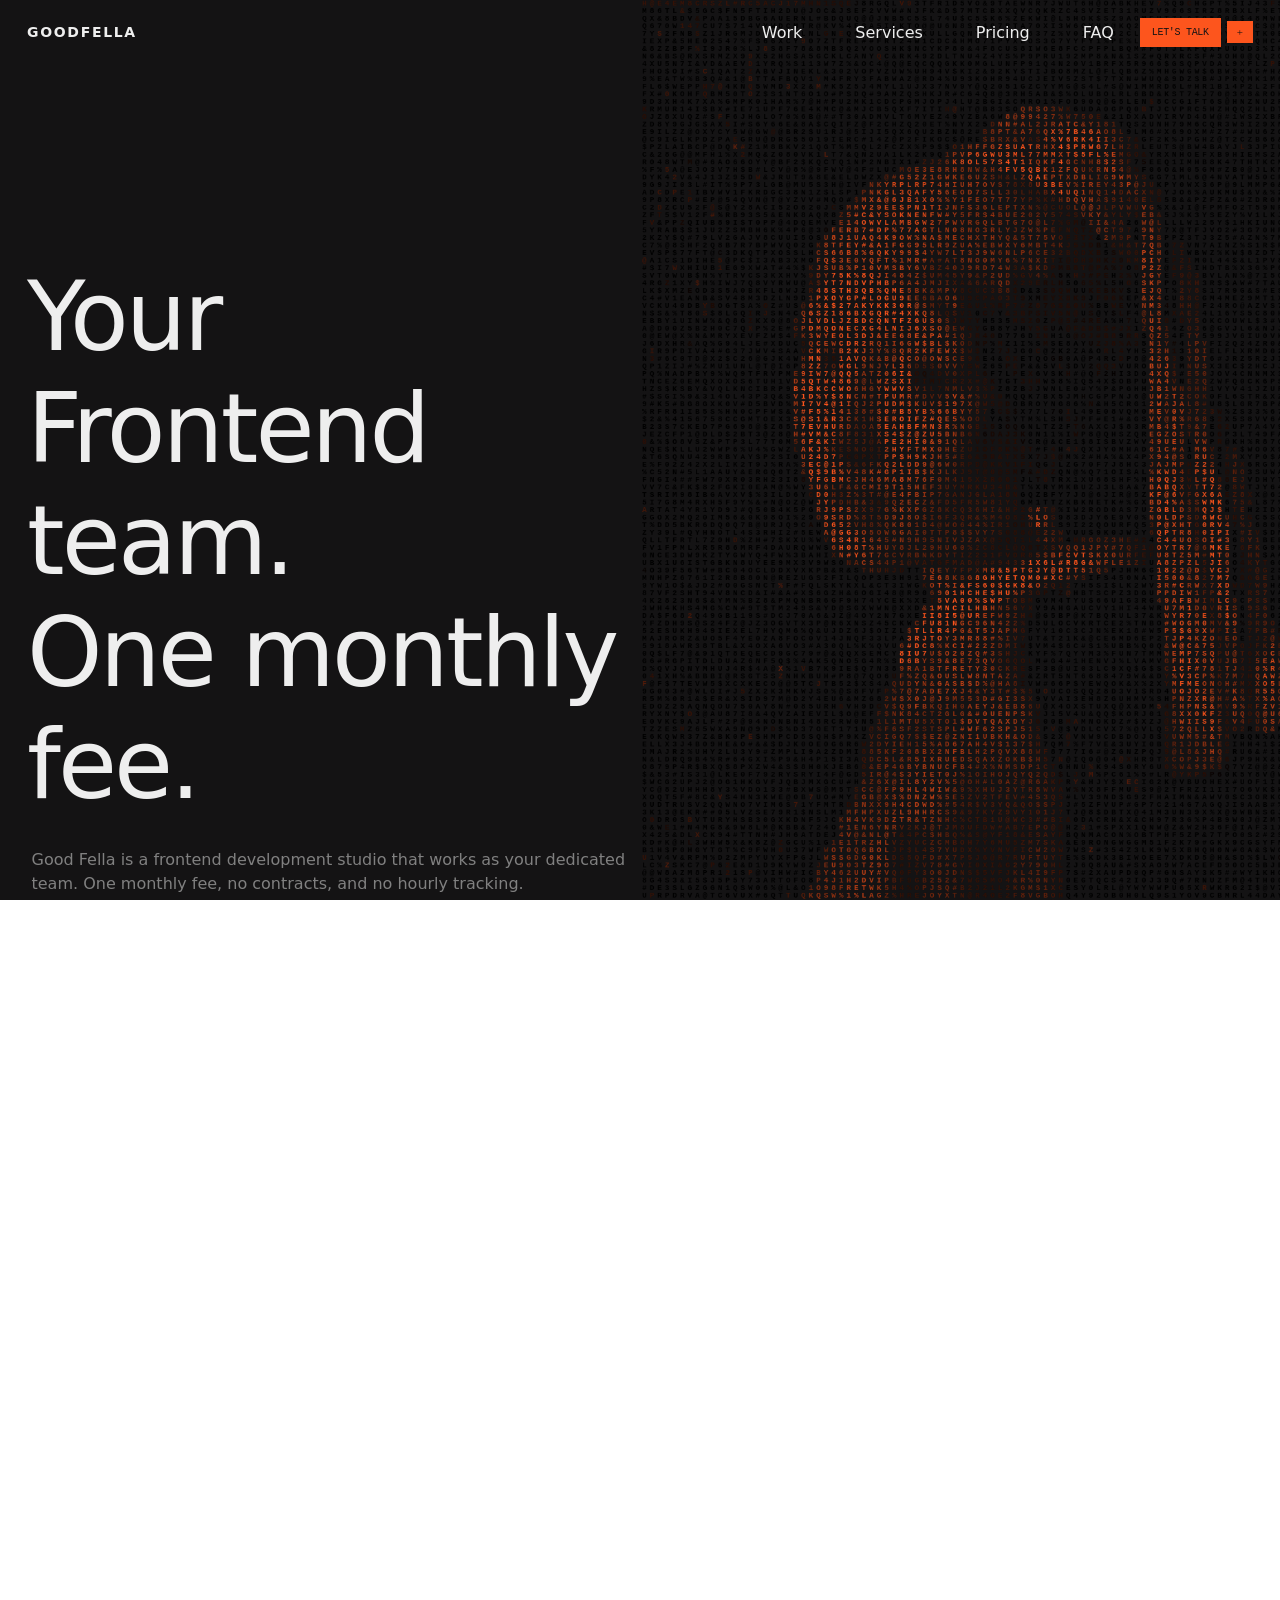
==== lab 6/index.html @ 58965610 "ye" ====
<!DOCTYPE html>
<html>

<head>
    <title>Good fella - Home page</title>
    <link rel="stylesheet" href="styles.css">
    <meta name="description" content="This website is made in demonstration for laboratory in Fundimentals of The Internet Technology">
</head>

<body>
    <!--
        menu bga heseg
        -->
    <nav class="menu">
        <a href="/" class="menu__logo fontsans fontwhite">GOOD<span class="menu__logo-dot">FELLA</span></a>

        <div class="menu__links">
            <a href="#work"     class="underlined fontwhite fontsans ">
                Work
                <span class="sliding-underline"></span>
            </a>
            <a href="#services" class="underlined fontwhite fontsans ">
                Services
                <span class="sliding-underline"></span>
            </a>
            <a href="#pricing"  class="underlined fontwhite fontsans ">
                Pricing
                <span class="sliding-underline"></span>
            </a>
            <a href="#faq"      class="underlined fontwhite fontsans ">
                FAQ
                <span class="sliding-underline"></span>
            </a>
            <a href="#booking"  class="sliding-link menu__cta">
                <span class="sliding-underline"></span>
                <span class="sliding-plus sliding-plus--left fontblack">+</span>
                <span class="sliding-text fontbutton fontblack">LET'S TALK</span>
                <span class="sliding-plus sliding-plus--right fontblack">+</span>
            </a>
        </div>

        <button class="menu__burger" aria-label="Toggle menu">
            <span></span><span></span>
        </button>
    </nav>
    <!--
        hamgin header heseg
        -->
    <div class="head scroll_container section row">
        <div class="text">
             <div class="greeting">
                 <p class="headbigtext fontsans fontwhite no-pointerchange">
                 Your Frontend team.</br>
                 One monthly fee.</p>
                 <p class="headsmoltext fontsans no-pointerchange">
                     Good Fella is a frontend development studio that works as your dedicated</br> team. One monthly fee, no
                     contracts, and no hourly tracking.</p>
             <div class="headlinks">
                 <a href="pricinglink" class="sliding-link">
                     <span class="sliding-plus sliding-plus--left fontblack">+</span>
                     <span class="sliding-text fontbutton pointerchange fontblack scramble-button">
                         <span class="scramble-letter" style="--i:1">S</span>
                         <span class="scramble-letter" style="--i:2">E</span>
                         <span class="scramble-letter" style="--i:3">E</span>
                         <span class="scramble-letter" style="--i:4">&nbsp;</span>
                         <span class="scramble-letter" style="--i:5">O</span>
                         <span class="scramble-letter" style="--i:6">U</span>
                         <span class="scramble-letter" style="--i:7">R</span>
                         <span class="scramble-letter" style="--i:8">&nbsp;</span>
                         <span class="scramble-letter" style="--i:9">P</span>
                         <span class="scramble-letter" style="--i:10">R</span>
                         <span class="scramble-letter" style="--i:11">I</span>
                         <span class="scramble-letter" style="--i:12">C</span>
                         <span class="scramble-letter" style="--i:13">I</span>
                         <span class="scramble-letter" style="--i:14">N</span>
                         <span class="scramble-letter" style="--i:15">G</span>
                     </span>
                     <span class="sliding-plus sliding-plus--right fontblack">+</span>   
                 </a>
                 <a href="worklink" class="underlined fontwhite fontsans column">
                         View our work
                     <span class="sliding-underline"></span>
                 </a> 
             </div>    
         </div>
         <!--
            dood heseg
            -->
            <div class="footer row">
                 <div class="description fontbutton fontgray">
                    WE HAVE WORKED WITH BRANDS THAT CARE ABOUT CRAFT</div>
                 <div class="row">
                    <span class="logo"><img width="100" height="auto" src="https://www.freepnglogos.com/uploads/coca-cola-png-logo/coca-cola-logo-png-image-3.png" alt="coca-cola-png-logo"></span>
                    <span class="logo"><img width="130" height="auto" src="https://sonc.org/wp-content/uploads/2024/07/logo-white.png"></span>
                    <span class="description fontbutton fontgray">+ MANY MORE</span>
                 </div>
             </div>
        </div>
        <!--
        hajuu taliin zurag huduldug
        -->
        <div class="scene">
            <canvas id="artCanvas"></canvas>    
        </div>
    </div>
    <!--
        revenue part, projects n shi
        -->
    <div class="market scroll_container section">

    </div>
    <!--
        how it works
        -->
    <div class="howitworks scroll_container section">

    </div>
    <!--
        featured work
        -->
    <div class="featured scroll_container section">

    </div>
    <!--
        what's included
        -->
    <div class="included scroll_container section">

    </div>
    <!--
        Why choose
        -->
    <div class="whychoose scroll_container section">

    </div>
    <!--
        prices
        -->
    <div class="prices scroll_container section">

    </div>
    <!--
        FAQ
        -->
    <div class="faq scroll_container section">

    </div>
    <!--
        book meeting
        -->
    <div class="booking scroll_container section">

    </div>
    <!--
        footer
        -->
    <div class="scroll_container section">

    </div>

<script>
const canvas = document.getElementById('artCanvas');
const ctx    = canvas.getContext('2d');

const img = new Image();
img.src = 'img/Johannes_Vermeer_(1632-1675)_-_The_Girl_With_The_Pearl_Earring_(1665)tp.png';

// ── CONFIG ────────────────────────────────────────────────
const FONT_SIZE     = 11;
const BRIGHTNESS    = 1.7;
const REVEAL_RADIUS = 40;
const REVEAL_JITTER = 100;    
const JITTER_SCALE  = 4;     
const FLICKER_RATE  = 0.3;
const CHARS         = 'ABCDEFGHIJKLMNOPQRSTUVWXYZ0123456789@#$%&';
const PARALLAX      = 20;
const TINT_HUE      = [253, 85, 29];
const LERP_MOUSE    = 0.3;
const LERP_PARALLAX = 0.2;
// ─────────────────────────────────────────────────────────

let targetMouse    = null;              //ZORIH MOUSE
let targetParallax = { x: 0, y: 0 };    //ZORIH PARALLAX
let smoothMouse    = null;              //HUURMAG MOUSE
let smoothParallax = { x: 0, y: 0 };    //HUURMAG PARALLAX
let isMoving  = false;                  //MOUSE HUDULJ BGA ESEH
let moveTimer = null;                   //ZOGSSON ESEHIIG SHALGAH
//PIXELNII USEG, ANHNII UNGU, SOLISON UNGU, REVEAL PARAMETER
let letters   = [], pixelColors = [], tintColors = [], noiseGrid = [];
let cols, rows;

function lerp(a, b, t) { return a + (b - a) * t; }

// PIXEL BURT 0-1 HURTEL UTGA ONOONO
function buildNoiseGrid(cols, rows, scale) {
    // RANDOM
    const raw = Array.from({ length: rows }, () =>
        Array.from({ length: cols }, () => Math.random())
    );
    // PIXELNII ERGEN TORINII PIXELUUDEES HAMAARCH UTGA ONOONO
    const passes = Math.max(1, Math.round(scale));
    let src = raw;
    for (let p = 0; p < passes; p++) {
        const blurred = Array.from({ length: rows }, () => new Array(cols).fill(0));
        for (let r = 0; r < rows; r++) {
            for (let c = 0; c < cols; c++) {
                let sum = 0, count = 0;
                for (let dr = -1; dr <= 1; dr++) {
                    for (let dc = -1; dc <= 1; dc++) {
                        const nr = r + dr, nc = c + dc;
                        if (nr >= 0 && nr < rows && nc >= 0 && nc < cols) {
                            sum += src[nr][nc]; count++;
                        }
                    }
                }
                blurred[r][c] = sum / count;
            }
        }
        src = blurred;
    }
    // Remap to -1 → +1
    return src.map(row => row.map(v => (v - 0.5) * 2));
}
//ZURGAA PIXEL BOLGOJ BAIGAA HESEG
img.onload = () => {
    //HEREGLEH JIJIG ZURAG
    const sample = document.createElement('canvas');
    //ZURAGNII HEMJEEGEE GARGAH
    cols = Math.ceil(img.naturalWidth  / FONT_SIZE);
    rows = Math.ceil(img.naturalHeight / FONT_SIZE);
    //
    sample.width  = cols;
    sample.height = rows;

    const sCtx = sample.getContext('2d');
    sCtx.filter = `brightness(${BRIGHTNESS})`;  //ZURGAA GERLIIG NI NEMEH
    sCtx.drawImage(img, 0, 0, cols, rows);      //SAMPLE DEEREE AJILLAHAD BELEH BOLOH        
    const data = sCtx.getImageData(0, 0, cols, rows).data;  //PIXEL BURIIN UNGIIG DATA GSN HUSNEGT RUU HADGALAH
    //PIXEL BURT RANDOM UTGAA ONOOH
    noiseGrid = buildNoiseGrid(cols, rows, JITTER_SCALE);
    //PIXEL BURT UTGIIG NI ONOOH
    for (let r = 0; r < rows; r++) {
        letters.push([]);
        pixelColors.push([]);
        tintColors.push([]);

        for (let c = 0; c < cols; c++) {
            const idx = (r * cols + c) * 4; //UNGUNII DATAG INDEXLEED AVAH
            const R = data[idx], G = data[idx+1], B = data[idx+2];  //DATA-AAS PIXEL BURIIN UTGIIG AVAH "R, G ,B"-D HADGALAH
            const lum = (0.299 * R + 0.587 * G + 0.114 * B) / 255;  //PIXELNIIHAA BRIGHTNESS-IIG OLOH
            
            //TUHAIN PIXELNII UURIIN UNGU
            pixelColors[r].push(`rgb(${R},${G},${B})`);
            //TUHAIN PIXELNII SOLISON UNGU
            tintColors[r].push(`rgb(${Math.round(TINT_HUE[0]*lum)},${Math.round(TINT_HUE[1]*lum)},${Math.round(TINT_HUE[2]*lum)})`);
            //TUHAIN PIXELNII UURIIN USEG
            letters[r].push(CHARS[Math.floor(Math.random() * CHARS.length)]);
        }
    }

    canvas.width  = cols * FONT_SIZE;
    canvas.height = rows * FONT_SIZE;

    function draw() {
        //MOUSE AA DAGAJ HUDLUH
        smoothParallax.x = lerp(smoothParallax.x, targetParallax.x, LERP_PARALLAX);
        smoothParallax.y = lerp(smoothParallax.y, targetParallax.y, LERP_PARALLAX);
        canvas.style.transform = `translate(${smoothParallax.x}px, ${smoothParallax.y}px)`;

        //MOUSE IIN REVEAL HESEG
        if (targetMouse) {
            if (!smoothMouse) smoothMouse = { ...targetMouse };
            smoothMouse.x = lerp(smoothMouse.x, targetMouse.x, LERP_MOUSE);
            smoothMouse.y = lerp(smoothMouse.y, targetMouse.y, LERP_MOUSE);
        } else {
            smoothMouse = null;
        }

        ctx.clearRect(0, 0, canvas.width, canvas.height);   //DELGETSEE HOOSLOH
        ctx.font         = `bold ${FONT_SIZE}px monospace`; //FONT
        ctx.textBaseline = 'top';                           //DEEREES EHLEJ BUH TEXTEE YVUULAH
        //MOUSE HUDULJ BGA BOL USGUUDIIG UURCLUH
        if (isMoving) {
            let count = Math.floor(cols * rows * FLICKER_RATE);
            while (count--) {
                letters[Math.floor(Math.random() * rows)][Math.floor(Math.random() * cols)]
                    = CHARS[Math.floor(Math.random() * CHARS.length)];
            }
        }
        //HUUCIN UNGUUR HARUULJ BUI HESEG
        for (let r = 0; r < rows; r++) {
            for (let c = 0; c < cols; c++) {
                let color = tintColors[r][c];

                if (smoothMouse) {
                    //MOUSENAAS TUHAIN PIXELNII ZAI OLOH
                    const dx  = c * FONT_SIZE + FONT_SIZE / 2 - smoothMouse.x;
                    const dy  = r * FONT_SIZE + FONT_SIZE / 2 - smoothMouse.y;
                    const dist = Math.sqrt(dx * dx + dy * dy);
                    //ZAIGAA OLOOD NOISE GRID DER YMR UTGATAI BAIGAAGAS SHALTGAALJ HANGALTTAI OIRHON BOL UNGIIG BUTSAANA
                    const threshold = REVEAL_RADIUS + noiseGrid[r][c] * REVEAL_JITTER;
                    if (dist < threshold) color = pixelColors[r][c];
                }

                ctx.fillStyle = color;
                ctx.fillText(letters[r][c], c * FONT_SIZE, r * FONT_SIZE);
            }
        }
        //DARAAGIIN FRAME DER DAHIN AJILLUULAH
        requestAnimationFrame(draw);
    }
    //ENE UILDLEE LOOP
    requestAnimationFrame(draw);
};

//HEREGLEGCIIN HESEG
const scene = canvas.closest('.scene');
scene.addEventListener('mousemove', (e) => {
    const rect   = scene.getBoundingClientRect();
    const scaleX = canvas.width  / rect.width;
    const scaleY = canvas.height / rect.height;
    //MOUSE-IIN BAIRSHIL TOOTSOGCH
    targetMouse = {
        x: (e.clientX - rect.left) * scaleX,
        y: (e.clientY - rect.top)  * scaleY
    };
    //ZURAGNII DAGAH HUDULGUUNII PARAEMETER
    targetParallax = {
        x: ((e.clientX - rect.left) / rect.width  - 0.5) * PARALLAX,
        y: ((e.clientY - rect.top)  / rect.height - 0.5) * PARALLAX
    };
    //MOUSE HUDULJ BGAG UDIRDAH
    isMoving = true;
    clearTimeout(moveTimer);
    moveTimer = setTimeout(() => { isMoving = false; }, 150);
});
//ZURAGAAS GARJ YVAH
scene.addEventListener('mouseleave', () => {
    targetMouse    = null;
    targetParallax = { x: 0, y: 0 };
    isMoving       = false;
});
</script>
</body>

</html>
---- lab 6/styles.css ----
:root{
    --black: rgb(20, 19, 20);
    --white: rgb(238, 238, 238);
    --red: rgb(253, 85, 29);
    --gray: rgb(129, 128, 129);
}
.fontsans{
    font-family: "aktiv-grotesk", ui-sans-serif, system-ui, "Apple Color Emoji", "Segoe UI Emoji", "Segoe UI Symbol"
}
.fontbutton{
    font-family: "geistMono", "geistMono Fallback", ui-monospace, "Fira Code", monospace;
}
.fontbold{
    font-weight: bold;
}
.fontwhite{
    color: var(--white);
}
.fontblack{
    color: var(--black);
}
.fontgray{
    color: var(--gray);
}

.no-pointerchange{
    cursor: default;
}
.pointerchange{
    cursor: pointer;
}

.column{
    display: flex;
    flex-direction: column;
}
.row{
    display: flex;
    flex-direction: row;
}

body{
    margin: 0;
}

.scroll_container {
    height: 100vh;
    overflow-y: scroll;
    scroll-snap-type: proximity;
}

.section {
    height: 100vh;
    scroll-snap-align: start;
}

/* ─────────────────────────────────────────
   MENU / NAV
───────────────────────────────────────── */
.menu {
    position: fixed;
    top: 0; left: 0; right: 0;
    z-index: 100;
    display: flex;
    align-items: center;
    justify-content: space-between;
    padding: 0 3vh;
    height: 64px;
    transition: background 0.4s ease, backdrop-filter 0.4s ease;
}

.menu.scrolled {
    background: rgba(20, 19, 20, 0.72);
    backdrop-filter: blur(14px);
    -webkit-backdrop-filter: blur(14px);
    border-bottom: 1px solid rgba(238, 238, 238, 0.06);
}

.menu__logo {
    font-size: 14px;
    font-weight: 700;
    letter-spacing: 0.12em;
    text-decoration: none;
    text-transform: uppercase;
}

.menu__logo-accent {
    color: var(--red);
}

.menu__links {
    display: flex;
    align-items: center;
    gap: 36px;
}

.menu__link {
    font-size: 11px;
    font-weight: 500;
    letter-spacing: 0.1em;
    text-transform: uppercase;
    text-decoration: none;
    color: var(--white);
    position: relative;
    opacity: 0.65;
    transition: opacity 0.2s;
}

.menu__link::after {
    content: '';
    position: absolute;
    bottom: -3px; left: 0;
    width: 0; height: 1px;
    background: var(--red);
    transition: width 0.3s cubic-bezier(0.85, 0, 0.15, 1);
}

.menu__link:hover {
    opacity: 1;
}

.menu__link:hover::after {
    width: 100%;
}

/* CTA reuses your existing .sliding-link — just tweak sizing for the nav */
.menu__cta {
    font-size: 10px;
    padding: 0;
}

.menu__cta .sliding-text {
    font-size: 10px;
    padding: 9px 12px;
}

.menu__cta .sliding-plus {
    font-size: 1.1em;
    padding: 5px 10px;
}

/* Burger (mobile only) */
.menu__burger {
    display: none;
    flex-direction: column;
    gap: 5px;
    background: none;
    border: none;
    cursor: pointer;
    padding: 4px;
}

.menu__burger span {
    display: block;
    width: 22px;
    height: 1.5px;
    background: var(--white);
    transition: transform 0.3s, opacity 0.3s;
}

@media (max-width: 768px) {
    .menu__links { display: none; }
    .menu__burger { display: flex; }
}

/* ─────────────────────────────────────────
   HEADER
───────────────────────────────────────── */
.head{
    display: flex;
    box-sizing: border-box;
    height: 100vh;
    width: 100%;
    background-color: var(--black);
}

.text{
    display: flex;
    flex-direction: column;
    flex-grow: 1;
    box-sizing: border-box;
    height: 100%;
    width: 50%;
}

.greeting{
    padding: 29vh 0 0 3vh;
}

.headbigtext{
    font-size: 6em;
    letter-spacing: -0.03em;
    margin: 0;
}

.headsmoltext{
    color: gray;
    font-size: 1em;
    line-height: 1.5;
    margin-top: 3vh;
    margin-left: 0.5vh;
}

a{
    text-decoration: none;
}

.headlinks{
    display: flex;
    align-items: center;
    margin-top: 3.7vh;
    margin-left: 0.5vh;
}

/* ─────────────────────────────────────────
   SLIDING BUTTON
───────────────────────────────────────── */
.sliding-link{
    display: flex;
    align-items: center;
    width: max-content;
}

.sliding-text{
    background-color: var(--red);
    border: 0;
    padding: 11px 14px;
    font-size: 0.9em;
    letter-spacing: -0.03em;
    margin-left: -30px;
    margin-right: 6px;
    transition: 0.6s cubic-bezier(0.85, 0, 0.2, 1);
}

.sliding-link:hover .sliding-text{
    transform: translateX(40px);
    margin-right: -1px;
    margin-left: -35px;
}

.sliding-plus{
    display: flex;
    background-color: var(--red);
    padding: 5px 14px;
    font-size: 1.3em;
    justify-content: center;
    align-items: center;
    height: 100%;
}

.sliding-plus--left{
    scale: 0;
    width: 0;
    transition: 0.6s cubic-bezier(0.85, 0, 0.15, 1);
}

.sliding-link:hover .sliding-plus--left{
    opacity: 1;
    scale: 1;
    width: 12px;
    transform: rotate(90deg);
}

.sliding-plus--right{
    transition: 0.6s cubic-bezier(0.85, 0, 0.15, 1);
}

.sliding-link:hover .sliding-plus--right{
    scale: 0;
    transform: rotate(-90deg);
}

/* ─────────────────────────────────────────
   UNDERLINE LINK ANIMATION
───────────────────────────────────────── */
.underlined{
    display: flex;
    align-content: center;
    margin-left: 17px;
}

.sliding-underline::after{
    content: '';
    display: flex;
    margin-top: 4px;
    height: 1px;
    width: 100%;
    background-color: var(--white);
    transform-origin: bottom right;
    transition: 0.7s cubic-bezier(0.85, 0, 0.15, 1);
}

.underlined:hover .sliding-underline::after {
    transform: scaleX(1);
    transform-origin: bottom left;
}

.underlined:not(:hover) .sliding-underline::after{
    transform: scaleX(1);
    transform-origin: bottom right;
}

.underlined:hover .sliding-underline::after{
    animation: slide-out-in 0.7s cubic-bezier(0.85, 0, 0.15, 1);
}

@keyframes slide-out-in {
    0% {
        transform: scaleX(1);
        transform-origin: bottom right;
    }
    45% {
        transform: scaleX(0);
        transform-origin: bottom right;
    }
    55% {
        transform: scaleX(0);
        transform-origin: bottom left;
    }
    100% {
        transform: scaleX(1);
        transform-origin: bottom left;
    }
}

/* ─────────────────────────────────────────
   SCRAMBLE BUTTON
───────────────────────────────────────── */
.scramble-button{
    display: flex;
}

.scramble-letter{
    position: relative;
}

.scramble-button:hover .scramble-letter {
    color: transparent;
    animation: read-letter 0.1s forwards;
    animation-delay: calc(var(--i) * 0.05s + 0.1s); 
}

@keyframes read-letter{
    to {
        color: inherit;
    }
}

.scramble-letter::before{
    content: '';
    position: absolute;
    color: var(--white);
    opacity: 0;
    font-weight: bold;
}

.scramble-button:hover .scramble-letter::before{
    opacity: 1;
    animation: char-swap 0.15s steps(1) forwards;
    animation-delay: calc(var(--i) * 0.05s);
}

@keyframes char-swap {
    0%{  content: '4'; opacity: 1;}
    10%{ content: 'E'; opacity: 1;}
    20%{ content: 'А'; opacity: 1;}
    30%{ content: '7'; opacity: 1;}
    40%{ content: '%'; opacity: 1;}
    50%{ content: ')'; opacity: 1;}
    60%{ content: '?'; opacity: 1;}
    70%{ content: '+'; opacity: 1;}
    80%{ content: '&'; opacity: 1;}
    90%{ content: '"'; opacity: 1;}
    100%{content: ''; opacity: 0;}
}

/* ─────────────────────────────────────────
   HEADER FOOTER (LOGOS)
───────────────────────────────────────── */
.footer{
    display: flex;
    justify-self: start;
    margin-top: auto;
    padding-bottom: 3vh;
    padding-left: 3vh;
    font-size: 0.85em;
}

.description{
    padding-top: 0;
    width: 27vh;
    align-self: center;
}

.logo{
    display: flex;
    align-items: center;
    padding-bottom: 1vh;
    margin-left: 1vh;
    margin-right: 1vh;
    filter: grayscale(100%) brightness(50%);
    transition: 0.6s;
}

.logo:hover{
    filter: brightness(100%);
}

/* ─────────────────────────────────────────
   CANVAS SCENE
───────────────────────────────────────── */
.scene{
    display: flex;
    overflow: hidden;
    width: 50%;
    height: auto;
    justify-content: center;
}

.scene canvas{
    width: auto;
    height: 105%;
}
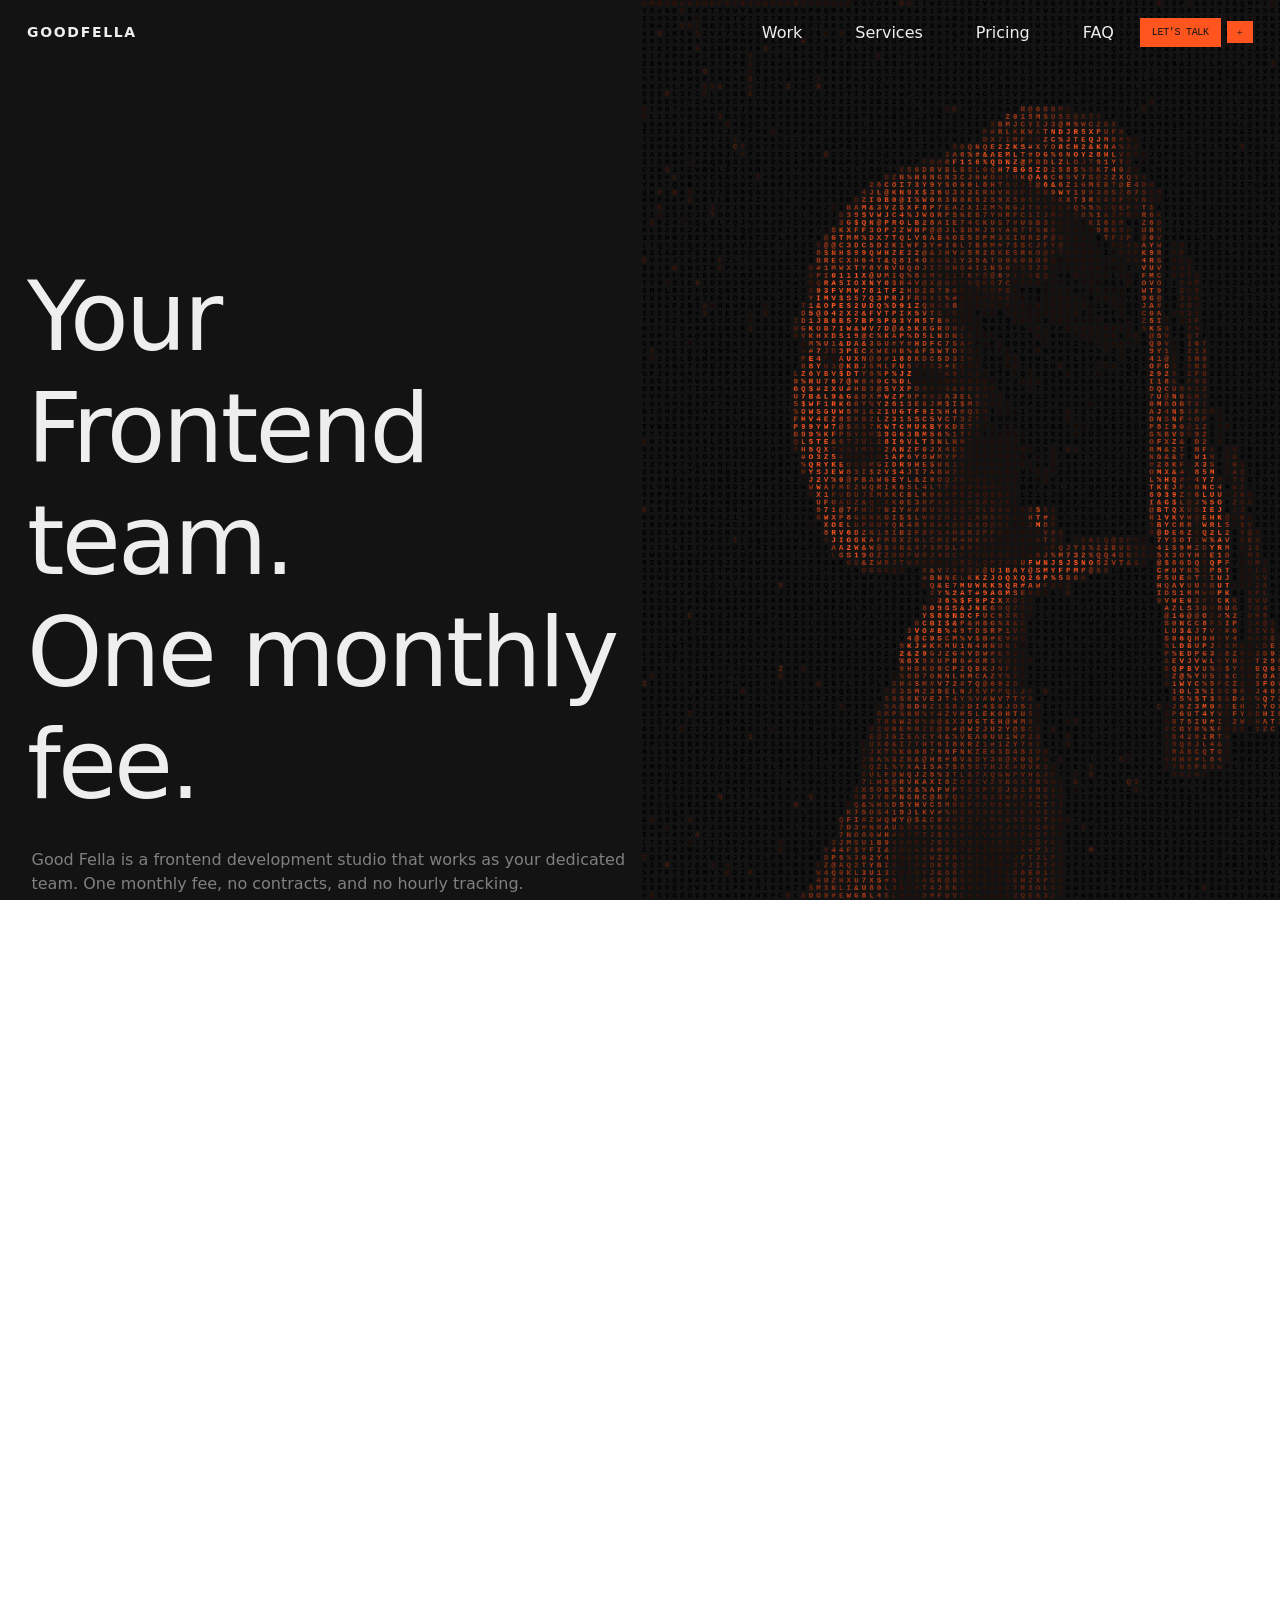
==== commit b8032fce: "ye" ====
--- a/lab 6/index.html
+++ b/lab 6/index.html
@@ -1,10 +1,12 @@
 <!DOCTYPE html>
-<html>
+<html lang="en">
 
 <head>
     <title>Good fella - Home page</title>
     <link rel="stylesheet" href="styles.css">
-    <meta name="description" content="This website is made in demonstration for laboratory in Fundimentals of The Internet Technology">
+    <meta name="description"
+        content="This website is made in demonstration for laboratory in Fundimentals of The Internet Technology">
+    <meta http-equiv="content-language" content="en">
 </head>
 
 <body>
@@ -15,7 +17,7 @@
         <a href="/" class="menu__logo fontsans fontwhite">GOOD<span class="menu__logo-dot">FELLA</span></a>
 
         <div class="menu__links">
-            <a href="#work"     class="underlined fontwhite fontsans ">
+            <a href="#work" class="underlined fontwhite fontsans ">
                 Work
                 <span class="sliding-underline"></span>
             </a>
@@ -23,15 +25,15 @@
                 Services
                 <span class="sliding-underline"></span>
             </a>
-            <a href="#pricing"  class="underlined fontwhite fontsans ">
+            <a href="#pricing" class="underlined fontwhite fontsans ">
                 Pricing
                 <span class="sliding-underline"></span>
             </a>
-            <a href="#faq"      class="underlined fontwhite fontsans ">
+            <a href="#faq" class="underlined fontwhite fontsans ">
                 FAQ
                 <span class="sliding-underline"></span>
             </a>
-            <a href="#booking"  class="sliding-link menu__cta">
+            <a href="#booking" class="sliding-link menu__cta">
                 <span class="sliding-underline"></span>
                 <span class="sliding-plus sliding-plus--left fontblack">+</span>
                 <span class="sliding-text fontbutton fontblack">LET'S TALK</span>
@@ -48,59 +50,63 @@
         -->
     <div class="head scroll_container section row">
         <div class="text">
-             <div class="greeting">
-                 <p class="headbigtext fontsans fontwhite no-pointerchange">
-                 Your Frontend team.</br>
-                 One monthly fee.</p>
-                 <p class="headsmoltext fontsans no-pointerchange">
-                     Good Fella is a frontend development studio that works as your dedicated</br> team. One monthly fee, no
-                     contracts, and no hourly tracking.</p>
-             <div class="headlinks">
-                 <a href="pricinglink" class="sliding-link">
-                     <span class="sliding-plus sliding-plus--left fontblack">+</span>
-                     <span class="sliding-text fontbutton pointerchange fontblack scramble-button">
-                         <span class="scramble-letter" style="--i:1">S</span>
-                         <span class="scramble-letter" style="--i:2">E</span>
-                         <span class="scramble-letter" style="--i:3">E</span>
-                         <span class="scramble-letter" style="--i:4">&nbsp;</span>
-                         <span class="scramble-letter" style="--i:5">O</span>
-                         <span class="scramble-letter" style="--i:6">U</span>
-                         <span class="scramble-letter" style="--i:7">R</span>
-                         <span class="scramble-letter" style="--i:8">&nbsp;</span>
-                         <span class="scramble-letter" style="--i:9">P</span>
-                         <span class="scramble-letter" style="--i:10">R</span>
-                         <span class="scramble-letter" style="--i:11">I</span>
-                         <span class="scramble-letter" style="--i:12">C</span>
-                         <span class="scramble-letter" style="--i:13">I</span>
-                         <span class="scramble-letter" style="--i:14">N</span>
-                         <span class="scramble-letter" style="--i:15">G</span>
-                     </span>
-                     <span class="sliding-plus sliding-plus--right fontblack">+</span>   
-                 </a>
-                 <a href="worklink" class="underlined fontwhite fontsans column">
-                         View our work
-                     <span class="sliding-underline"></span>
-                 </a> 
-             </div>    
-         </div>
-         <!--
+            <div class="greeting">
+                <p class="headbigtext fontsans fontwhite no-pointerchange">
+                    Your Frontend team.</br>
+                    One monthly fee.</p>
+                <p class="headsmoltext fontsans no-pointerchange">
+                    Good Fella is a frontend development studio that works as your dedicated</br> team. One monthly fee,
+                    no
+                    contracts, and no hourly tracking.</p>
+                <div class="headlinks">
+                    <a href="pricinglink" class="sliding-link">
+                        <span class="sliding-plus sliding-plus--left fontblack">+</span>
+                        <span class="sliding-text fontbutton pointerchange fontblack scramble-button">
+                            <span class="scramble-letter" style="--i:1">S</span>
+                            <span class="scramble-letter" style="--i:2">E</span>
+                            <span class="scramble-letter" style="--i:3">E</span>
+                            <span class="scramble-letter" style="--i:4">&nbsp;</span>
+                            <span class="scramble-letter" style="--i:5">O</span>
+                            <span class="scramble-letter" style="--i:6">U</span>
+                            <span class="scramble-letter" style="--i:7">R</span>
+                            <span class="scramble-letter" style="--i:8">&nbsp;</span>
+                            <span class="scramble-letter" style="--i:9">P</span>
+                            <span class="scramble-letter" style="--i:10">R</span>
+                            <span class="scramble-letter" style="--i:11">I</span>
+                            <span class="scramble-letter" style="--i:12">C</span>
+                            <span class="scramble-letter" style="--i:13">I</span>
+                            <span class="scramble-letter" style="--i:14">N</span>
+                            <span class="scramble-letter" style="--i:15">G</span>
+                        </span>
+                        <span class="sliding-plus sliding-plus--right fontblack">+</span>
+                    </a>
+                    <a href="worklink" class="underlined fontwhite fontsans column">
+                        View our work
+                        <span class="sliding-underline"></span>
+                    </a>
+                </div>
+            </div>
+            <!--
             dood heseg
             -->
             <div class="footer row">
-                 <div class="description fontbutton fontgray">
+                <div class="description fontbutton fontgray">
                     WE HAVE WORKED WITH BRANDS THAT CARE ABOUT CRAFT</div>
-                 <div class="row">
-                    <span class="logo"><img width="100" height="auto" src="https://www.freepnglogos.com/uploads/coca-cola-png-logo/coca-cola-logo-png-image-3.png" alt="coca-cola-png-logo"></span>
-                    <span class="logo"><img width="130" height="auto" src="https://sonc.org/wp-content/uploads/2024/07/logo-white.png"></span>
+                <div class="row">
+                    <span class="logo"><img width="100" height="auto"
+                            src="https://www.freepnglogos.com/uploads/coca-cola-png-logo/coca-cola-logo-png-image-3.png"
+                            alt="coca-cola-png-logo"></span>
+                    <span class="logo"><img width="130" height="auto"
+                            src="https://sonc.org/wp-content/uploads/2024/07/logo-white.png"></span>
                     <span class="description fontbutton fontgray">+ MANY MORE</span>
-                 </div>
-             </div>
+                </div>
+            </div>
         </div>
         <!--
         hajuu taliin zurag huduldug
         -->
         <div class="scene">
-            <canvas id="artCanvas"></canvas>    
+            <canvas id="artCanvas"></canvas>
         </div>
     </div>
     <!--
@@ -158,189 +164,189 @@
 
     </div>
 
-<script>
-const canvas = document.getElementById('artCanvas');
-const ctx    = canvas.getContext('2d');
-
-const img = new Image();
-img.src = 'img/Johannes_Vermeer_(1632-1675)_-_The_Girl_With_The_Pearl_Earring_(1665)tp.png';
-
-// ── CONFIG ────────────────────────────────────────────────
-const FONT_SIZE     = 11;
-const BRIGHTNESS    = 1.7;
-const REVEAL_RADIUS = 40;
-const REVEAL_JITTER = 100;    
-const JITTER_SCALE  = 4;     
-const FLICKER_RATE  = 0.3;
-const CHARS         = 'ABCDEFGHIJKLMNOPQRSTUVWXYZ0123456789@#$%&';
-const PARALLAX      = 20;
-const TINT_HUE      = [253, 85, 29];
-const LERP_MOUSE    = 0.3;
-const LERP_PARALLAX = 0.2;
-// ─────────────────────────────────────────────────────────
-
-let targetMouse    = null;              //ZORIH MOUSE
-let targetParallax = { x: 0, y: 0 };    //ZORIH PARALLAX
-let smoothMouse    = null;              //HUURMAG MOUSE
-let smoothParallax = { x: 0, y: 0 };    //HUURMAG PARALLAX
-let isMoving  = false;                  //MOUSE HUDULJ BGA ESEH
-let moveTimer = null;                   //ZOGSSON ESEHIIG SHALGAH
-//PIXELNII USEG, ANHNII UNGU, SOLISON UNGU, REVEAL PARAMETER
-let letters   = [], pixelColors = [], tintColors = [], noiseGrid = [];
-let cols, rows;
-
-function lerp(a, b, t) { return a + (b - a) * t; }
-
-// PIXEL BURT 0-1 HURTEL UTGA ONOONO
-function buildNoiseGrid(cols, rows, scale) {
-    // RANDOM
-    const raw = Array.from({ length: rows }, () =>
-        Array.from({ length: cols }, () => Math.random())
-    );
-    // PIXELNII ERGEN TORINII PIXELUUDEES HAMAARCH UTGA ONOONO
-    const passes = Math.max(1, Math.round(scale));
-    let src = raw;
-    for (let p = 0; p < passes; p++) {
-        const blurred = Array.from({ length: rows }, () => new Array(cols).fill(0));
-        for (let r = 0; r < rows; r++) {
-            for (let c = 0; c < cols; c++) {
-                let sum = 0, count = 0;
-                for (let dr = -1; dr <= 1; dr++) {
-                    for (let dc = -1; dc <= 1; dc++) {
-                        const nr = r + dr, nc = c + dc;
-                        if (nr >= 0 && nr < rows && nc >= 0 && nc < cols) {
-                            sum += src[nr][nc]; count++;
+    <script>
+        const canvas = document.getElementById('artCanvas');
+        const ctx = canvas.getContext('2d');
+
+        const img = new Image();
+        img.src = 'img/Johannes_Vermeer_(1632-1675)_-_The_Girl_With_The_Pearl_Earring_(1665)tp.png';
+
+        // ── CONFIG ────────────────────────────────────────────────
+        const FONT_SIZE = 11;
+        const BRIGHTNESS = 1.7;
+        const REVEAL_RADIUS = 40;
+        const REVEAL_JITTER = 100;
+        const JITTER_SCALE = 4;
+        const FLICKER_RATE = 0.3;
+        const CHARS = 'ABCDEFGHIJKLMNOPQRSTUVWXYZ0123456789@#$%&';
+        const PARALLAX = 20;
+        const TINT_HUE = [253, 85, 29];
+        const LERP_MOUSE = 0.3;
+        const LERP_PARALLAX = 0.2;
+        // ─────────────────────────────────────────────────────────
+
+        let targetMouse = null;              //ZORIH MOUSE
+        let targetParallax = { x: 0, y: 0 };    //ZORIH PARALLAX
+        let smoothMouse = null;              //HUURMAG MOUSE
+        let smoothParallax = { x: 0, y: 0 };    //HUURMAG PARALLAX
+        let isMoving = false;                  //MOUSE HUDULJ BGA ESEH
+        let moveTimer = null;                   //ZOGSSON ESEHIIG SHALGAH
+        //PIXELNII USEG, ANHNII UNGU, SOLISON UNGU, REVEAL PARAMETER
+        let letters = [], pixelColors = [], tintColors = [], noiseGrid = [];
+        let cols, rows;
+
+        function lerp(a, b, t) { return a + (b - a) * t; }
+
+        // PIXEL BURT 0-1 HURTEL UTGA ONOONO
+        function buildNoiseGrid(cols, rows, scale) {
+            // RANDOM
+            const raw = Array.from({ length: rows }, () =>
+                Array.from({ length: cols }, () => Math.random())
+            );
+            // PIXELNII ERGEN TORINII PIXELUUDEES HAMAARCH UTGA ONOONO
+            const passes = Math.max(1, Math.round(scale));
+            let src = raw;
+            for (let p = 0; p < passes; p++) {
+                const blurred = Array.from({ length: rows }, () => new Array(cols).fill(0));
+                for (let r = 0; r < rows; r++) {
+                    for (let c = 0; c < cols; c++) {
+                        let sum = 0, count = 0;
+                        for (let dr = -1; dr <= 1; dr++) {
+                            for (let dc = -1; dc <= 1; dc++) {
+                                const nr = r + dr, nc = c + dc;
+                                if (nr >= 0 && nr < rows && nc >= 0 && nc < cols) {
+                                    sum += src[nr][nc]; count++;
+                                }
+                            }
                         }
+                        blurred[r][c] = sum / count;
                     }
                 }
-                blurred[r][c] = sum / count;
+                src = blurred;
             }
+            // Remap to -1 → +1
+            return src.map(row => row.map(v => (v - 0.5) * 2));
         }
-        src = blurred;
-    }
-    // Remap to -1 → +1
-    return src.map(row => row.map(v => (v - 0.5) * 2));
-}
-//ZURGAA PIXEL BOLGOJ BAIGAA HESEG
-img.onload = () => {
-    //HEREGLEH JIJIG ZURAG
-    const sample = document.createElement('canvas');
-    //ZURAGNII HEMJEEGEE GARGAH
-    cols = Math.ceil(img.naturalWidth  / FONT_SIZE);
-    rows = Math.ceil(img.naturalHeight / FONT_SIZE);
-    //
-    sample.width  = cols;
-    sample.height = rows;
-
-    const sCtx = sample.getContext('2d');
-    sCtx.filter = `brightness(${BRIGHTNESS})`;  //ZURGAA GERLIIG NI NEMEH
-    sCtx.drawImage(img, 0, 0, cols, rows);      //SAMPLE DEEREE AJILLAHAD BELEH BOLOH        
-    const data = sCtx.getImageData(0, 0, cols, rows).data;  //PIXEL BURIIN UNGIIG DATA GSN HUSNEGT RUU HADGALAH
-    //PIXEL BURT RANDOM UTGAA ONOOH
-    noiseGrid = buildNoiseGrid(cols, rows, JITTER_SCALE);
-    //PIXEL BURT UTGIIG NI ONOOH
-    for (let r = 0; r < rows; r++) {
-        letters.push([]);
-        pixelColors.push([]);
-        tintColors.push([]);
-
-        for (let c = 0; c < cols; c++) {
-            const idx = (r * cols + c) * 4; //UNGUNII DATAG INDEXLEED AVAH
-            const R = data[idx], G = data[idx+1], B = data[idx+2];  //DATA-AAS PIXEL BURIIN UTGIIG AVAH "R, G ,B"-D HADGALAH
-            const lum = (0.299 * R + 0.587 * G + 0.114 * B) / 255;  //PIXELNIIHAA BRIGHTNESS-IIG OLOH
-            
-            //TUHAIN PIXELNII UURIIN UNGU
-            pixelColors[r].push(`rgb(${R},${G},${B})`);
-            //TUHAIN PIXELNII SOLISON UNGU
-            tintColors[r].push(`rgb(${Math.round(TINT_HUE[0]*lum)},${Math.round(TINT_HUE[1]*lum)},${Math.round(TINT_HUE[2]*lum)})`);
-            //TUHAIN PIXELNII UURIIN USEG
-            letters[r].push(CHARS[Math.floor(Math.random() * CHARS.length)]);
-        }
-    }
-
-    canvas.width  = cols * FONT_SIZE;
-    canvas.height = rows * FONT_SIZE;
-
-    function draw() {
-        //MOUSE AA DAGAJ HUDLUH
-        smoothParallax.x = lerp(smoothParallax.x, targetParallax.x, LERP_PARALLAX);
-        smoothParallax.y = lerp(smoothParallax.y, targetParallax.y, LERP_PARALLAX);
-        canvas.style.transform = `translate(${smoothParallax.x}px, ${smoothParallax.y}px)`;
-
-        //MOUSE IIN REVEAL HESEG
-        if (targetMouse) {
-            if (!smoothMouse) smoothMouse = { ...targetMouse };
-            smoothMouse.x = lerp(smoothMouse.x, targetMouse.x, LERP_MOUSE);
-            smoothMouse.y = lerp(smoothMouse.y, targetMouse.y, LERP_MOUSE);
-        } else {
-            smoothMouse = null;
-        }
-
-        ctx.clearRect(0, 0, canvas.width, canvas.height);   //DELGETSEE HOOSLOH
-        ctx.font         = `bold ${FONT_SIZE}px monospace`; //FONT
-        ctx.textBaseline = 'top';                           //DEEREES EHLEJ BUH TEXTEE YVUULAH
-        //MOUSE HUDULJ BGA BOL USGUUDIIG UURCLUH
-        if (isMoving) {
-            let count = Math.floor(cols * rows * FLICKER_RATE);
-            while (count--) {
-                letters[Math.floor(Math.random() * rows)][Math.floor(Math.random() * cols)]
-                    = CHARS[Math.floor(Math.random() * CHARS.length)];
+        //ZURGAA PIXEL BOLGOJ BAIGAA HESEG
+        img.onload = () => {
+            //HEREGLEH JIJIG ZURAG
+            const sample = document.createElement('canvas');
+            //ZURAGNII HEMJEEGEE GARGAH
+            cols = Math.ceil(img.naturalWidth / FONT_SIZE);
+            rows = Math.ceil(img.naturalHeight / FONT_SIZE);
+            //
+            sample.width = cols;
+            sample.height = rows;
+
+            const sCtx = sample.getContext('2d');
+            sCtx.filter = `brightness(${BRIGHTNESS})`;  //ZURGAA GERLIIG NI NEMEH
+            sCtx.drawImage(img, 0, 0, cols, rows);      //SAMPLE DEEREE AJILLAHAD BELEH BOLOH        
+            const data = sCtx.getImageData(0, 0, cols, rows).data;  //PIXEL BURIIN UNGIIG DATA GSN HUSNEGT RUU HADGALAH
+            //PIXEL BURT RANDOM UTGAA ONOOH
+            noiseGrid = buildNoiseGrid(cols, rows, JITTER_SCALE);
+            //PIXEL BURT UTGIIG NI ONOOH
+            for (let r = 0; r < rows; r++) {
+                letters.push([]);
+                pixelColors.push([]);
+                tintColors.push([]);
+
+                for (let c = 0; c < cols; c++) {
+                    const idx = (r * cols + c) * 4; //UNGUNII DATAG INDEXLEED AVAH
+                    const R = data[idx], G = data[idx + 1], B = data[idx + 2];  //DATA-AAS PIXEL BURIIN UTGIIG AVAH "R, G ,B"-D HADGALAH
+                    const lum = (0.299 * R + 0.587 * G + 0.114 * B) / 255;  //PIXELNIIHAA BRIGHTNESS-IIG OLOH
+
+                    //TUHAIN PIXELNII UURIIN UNGU
+                    pixelColors[r].push(`rgb(${R},${G},${B})`);
+                    //TUHAIN PIXELNII SOLISON UNGU
+                    tintColors[r].push(`rgb(${Math.round(TINT_HUE[0] * lum)},${Math.round(TINT_HUE[1] * lum)},${Math.round(TINT_HUE[2] * lum)})`);
+                    //TUHAIN PIXELNII UURIIN USEG
+                    letters[r].push(CHARS[Math.floor(Math.random() * CHARS.length)]);
+                }
             }
-        }
-        //HUUCIN UNGUUR HARUULJ BUI HESEG
-        for (let r = 0; r < rows; r++) {
-            for (let c = 0; c < cols; c++) {
-                let color = tintColors[r][c];
-
-                if (smoothMouse) {
-                    //MOUSENAAS TUHAIN PIXELNII ZAI OLOH
-                    const dx  = c * FONT_SIZE + FONT_SIZE / 2 - smoothMouse.x;
-                    const dy  = r * FONT_SIZE + FONT_SIZE / 2 - smoothMouse.y;
-                    const dist = Math.sqrt(dx * dx + dy * dy);
-                    //ZAIGAA OLOOD NOISE GRID DER YMR UTGATAI BAIGAAGAS SHALTGAALJ HANGALTTAI OIRHON BOL UNGIIG BUTSAANA
-                    const threshold = REVEAL_RADIUS + noiseGrid[r][c] * REVEAL_JITTER;
-                    if (dist < threshold) color = pixelColors[r][c];
-                }
-
-                ctx.fillStyle = color;
-                ctx.fillText(letters[r][c], c * FONT_SIZE, r * FONT_SIZE);
+
+            canvas.width = cols * FONT_SIZE;
+            canvas.height = rows * FONT_SIZE;
+
+            function draw() {
+                //MOUSE AA DAGAJ HUDLUH
+                smoothParallax.x = lerp(smoothParallax.x, targetParallax.x, LERP_PARALLAX);
+                smoothParallax.y = lerp(smoothParallax.y, targetParallax.y, LERP_PARALLAX);
+                canvas.style.transform = `translate(${smoothParallax.x}px, ${smoothParallax.y}px)`;
+
+                //MOUSE IIN REVEAL HESEG
+                if (targetMouse) {
+                    if (!smoothMouse) smoothMouse = { ...targetMouse };
+                    smoothMouse.x = lerp(smoothMouse.x, targetMouse.x, LERP_MOUSE);
+                    smoothMouse.y = lerp(smoothMouse.y, targetMouse.y, LERP_MOUSE);
+                } else {
+                    smoothMouse = null;
+                }
+
+                ctx.clearRect(0, 0, canvas.width, canvas.height);   //DELGETSEE HOOSLOH
+                ctx.font = `bold ${FONT_SIZE}px monospace`; //FONT
+                ctx.textBaseline = 'top';                           //DEEREES EHLEJ BUH TEXTEE YVUULAH
+                //MOUSE HUDULJ BGA BOL USGUUDIIG UURCLUH
+                if (isMoving) {
+                    let count = Math.floor(cols * rows * FLICKER_RATE);
+                    while (count--) {
+                        letters[Math.floor(Math.random() * rows)][Math.floor(Math.random() * cols)]
+                            = CHARS[Math.floor(Math.random() * CHARS.length)];
+                    }
+                }
+                //HUUCIN UNGUUR HARUULJ BUI HESEG
+                for (let r = 0; r < rows; r++) {
+                    for (let c = 0; c < cols; c++) {
+                        let color = tintColors[r][c];
+
+                        if (smoothMouse) {
+                            //MOUSENAAS TUHAIN PIXELNII ZAI OLOH
+                            const dx = c * FONT_SIZE + FONT_SIZE / 2 - smoothMouse.x;
+                            const dy = r * FONT_SIZE + FONT_SIZE / 2 - smoothMouse.y;
+                            const dist = Math.sqrt(dx * dx + dy * dy);
+                            //ZAIGAA OLOOD NOISE GRID DER YMR UTGATAI BAIGAAGAS SHALTGAALJ HANGALTTAI OIRHON BOL UNGIIG BUTSAANA
+                            const threshold = REVEAL_RADIUS + noiseGrid[r][c] * REVEAL_JITTER;
+                            if (dist < threshold) color = pixelColors[r][c];
+                        }
+
+                        ctx.fillStyle = color;
+                        ctx.fillText(letters[r][c], c * FONT_SIZE, r * FONT_SIZE);
+                    }
+                }
+                //DARAAGIIN FRAME DER DAHIN AJILLUULAH
+                requestAnimationFrame(draw);
             }
-        }
-        //DARAAGIIN FRAME DER DAHIN AJILLUULAH
-        requestAnimationFrame(draw);
-    }
-    //ENE UILDLEE LOOP
-    requestAnimationFrame(draw);
-};
-
-//HEREGLEGCIIN HESEG
-const scene = canvas.closest('.scene');
-scene.addEventListener('mousemove', (e) => {
-    const rect   = scene.getBoundingClientRect();
-    const scaleX = canvas.width  / rect.width;
-    const scaleY = canvas.height / rect.height;
-    //MOUSE-IIN BAIRSHIL TOOTSOGCH
-    targetMouse = {
-        x: (e.clientX - rect.left) * scaleX,
-        y: (e.clientY - rect.top)  * scaleY
-    };
-    //ZURAGNII DAGAH HUDULGUUNII PARAEMETER
-    targetParallax = {
-        x: ((e.clientX - rect.left) / rect.width  - 0.5) * PARALLAX,
-        y: ((e.clientY - rect.top)  / rect.height - 0.5) * PARALLAX
-    };
-    //MOUSE HUDULJ BGAG UDIRDAH
-    isMoving = true;
-    clearTimeout(moveTimer);
-    moveTimer = setTimeout(() => { isMoving = false; }, 150);
-});
-//ZURAGAAS GARJ YVAH
-scene.addEventListener('mouseleave', () => {
-    targetMouse    = null;
-    targetParallax = { x: 0, y: 0 };
-    isMoving       = false;
-});
-</script>
+            //ENE UILDLEE LOOP
+            requestAnimationFrame(draw);
+        };
+
+        //HEREGLEGCIIN HESEG
+        const scene = canvas.closest('.scene');
+        scene.addEventListener('mousemove', (e) => {
+            const rect = scene.getBoundingClientRect();
+            const scaleX = canvas.width / rect.width;
+            const scaleY = canvas.height / rect.height;
+            //MOUSE-IIN BAIRSHIL TOOTSOGCH
+            targetMouse = {
+                x: (e.clientX - rect.left) * scaleX,
+                y: (e.clientY - rect.top) * scaleY
+            };
+            //ZURAGNII DAGAH HUDULGUUNII PARAEMETER
+            targetParallax = {
+                x: ((e.clientX - rect.left) / rect.width - 0.5) * PARALLAX,
+                y: ((e.clientY - rect.top) / rect.height - 0.5) * PARALLAX
+            };
+            //MOUSE HUDULJ BGAG UDIRDAH
+            isMoving = true;
+            clearTimeout(moveTimer);
+            moveTimer = setTimeout(() => { isMoving = false; }, 150);
+        });
+        //ZURAGAAS GARJ YVAH
+        scene.addEventListener('mouseleave', () => {
+            targetMouse = null;
+            targetParallax = { x: 0, y: 0 };
+            isMoving = false;
+        });
+    </script>
 </body>
 
 </html>
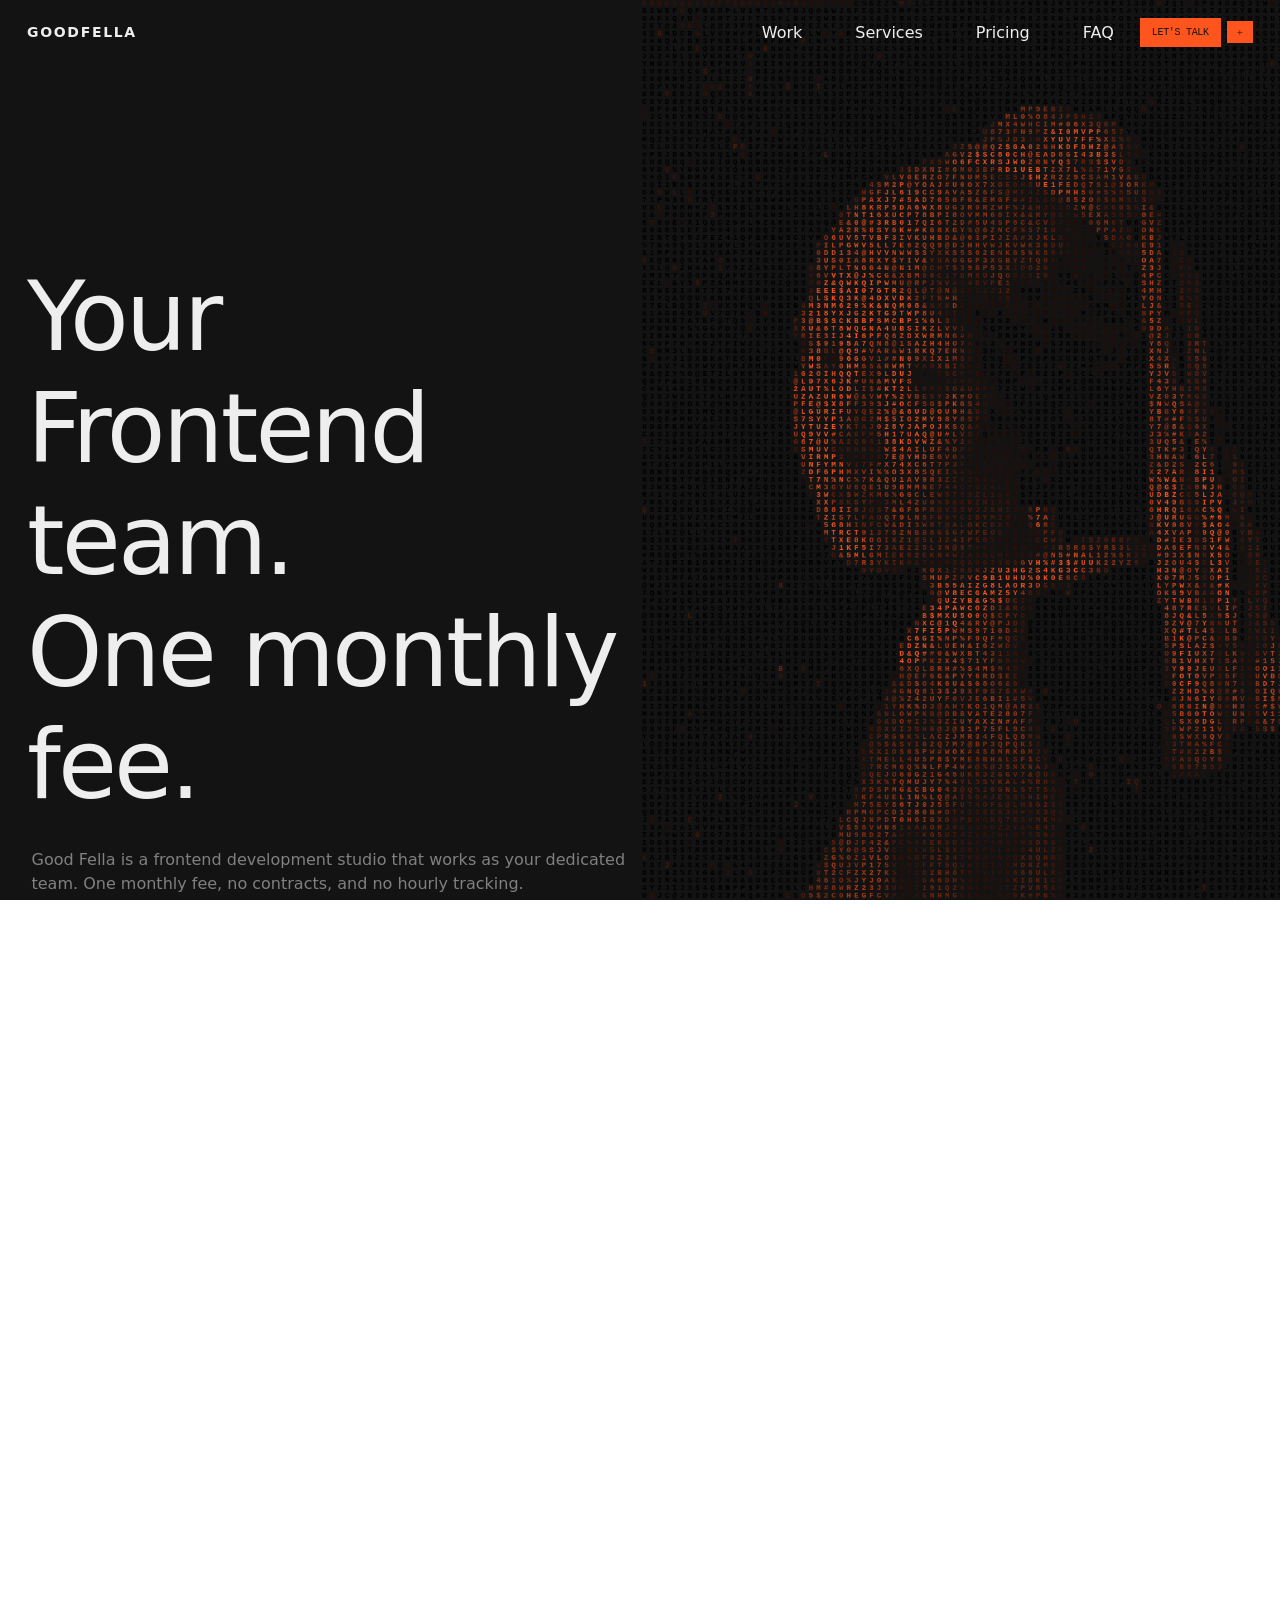
==== commit 515197eb: "ye" ====
--- a/lab 6/index.html
+++ b/lab 6/index.html
@@ -7,6 +7,7 @@
     <meta name="description"
         content="This website is made in demonstration for laboratory in Fundimentals of The Internet Technology">
     <meta http-equiv="content-language" content="en">
+    <meta name="google-site-verification" content="IC1Y10-hzT-mvpnvtLzzXTifBTba2thUaenBmwzGZ3o" />
 </head>
 
 <body>
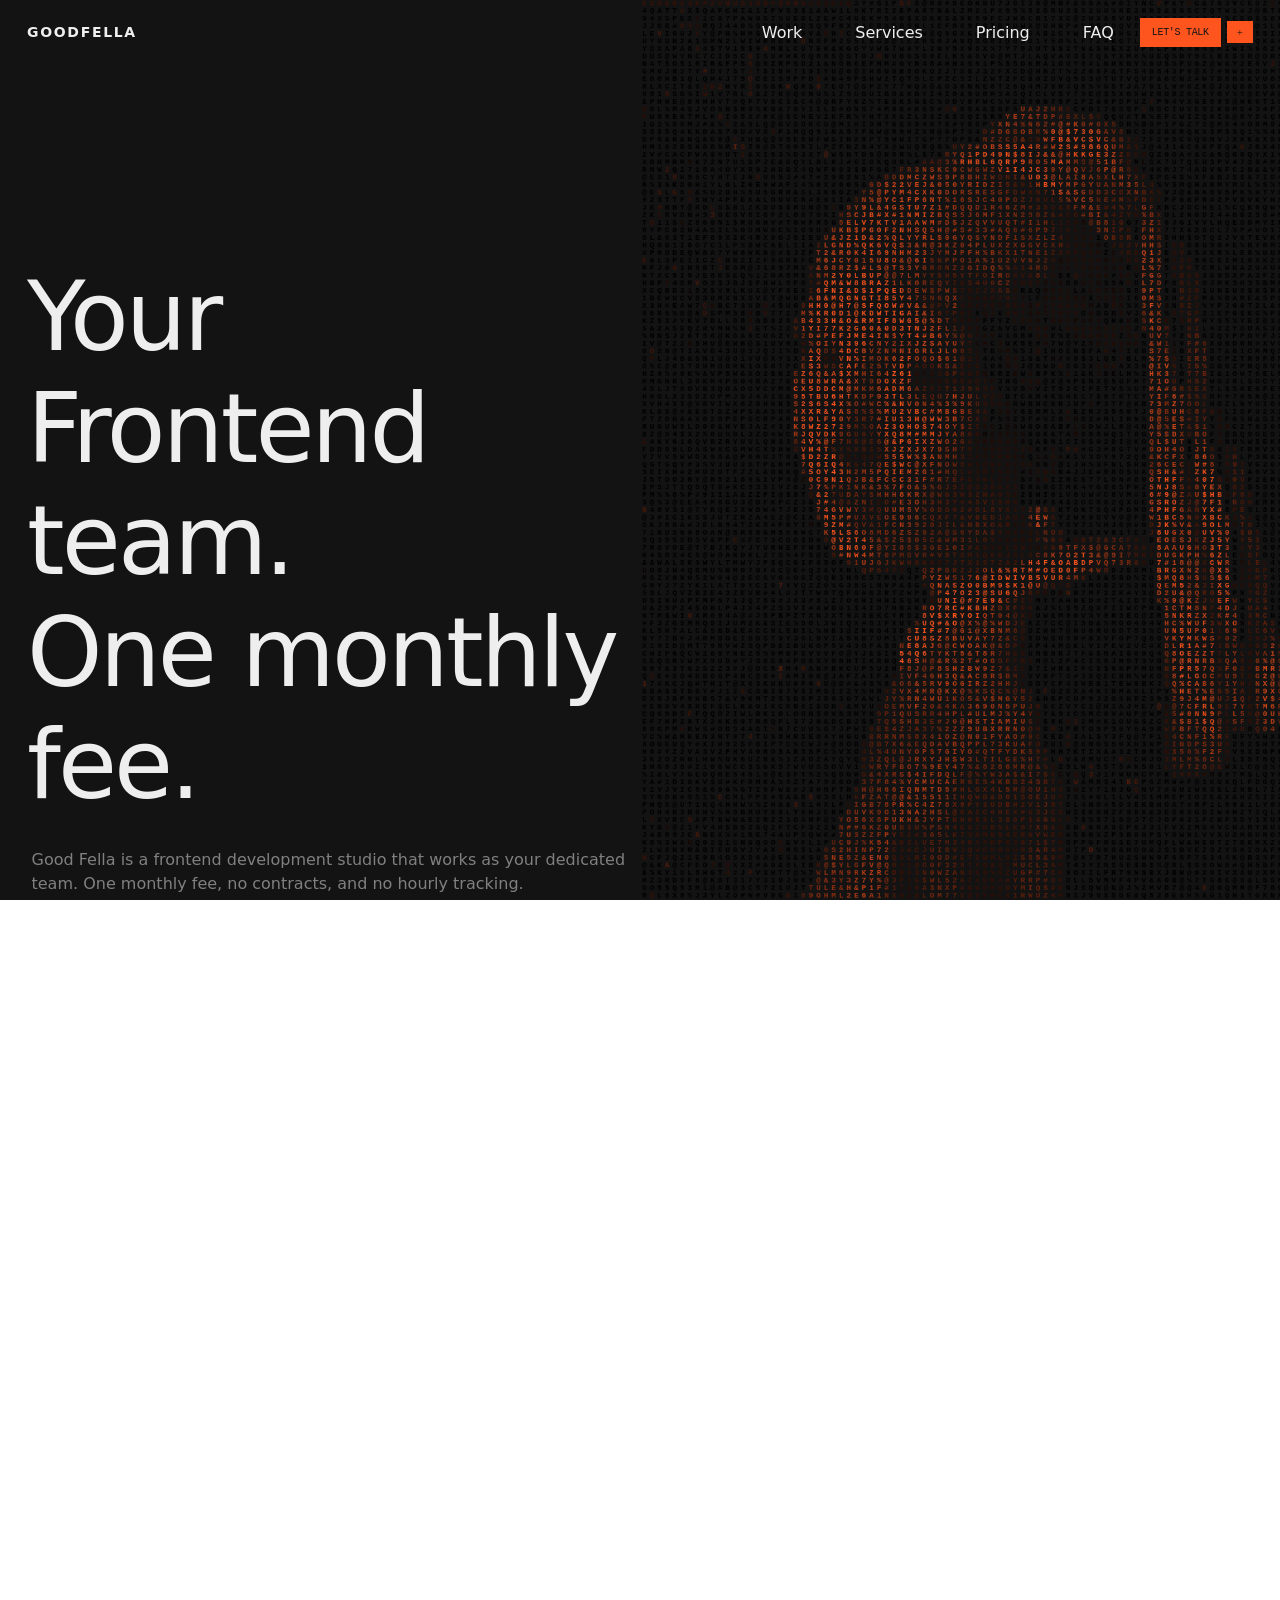
==== commit a561f5a9: "ye" ====
--- a/lab 6/index.html
+++ b/lab 6/index.html
@@ -5,7 +5,7 @@
     <title>Good fella - Home page</title>
     <link rel="stylesheet" href="styles.css">
     <meta name="description"
-        content="This website is made in demonstration for laboratory in Fundimentals of The Internet Technology">
+        content="This website is made as a demonstration for laboratory in Fundimentals of The Internet Technology. It was a copy and creation of a website called Good-Fellas and I just straight up tried to make everything in their website homepage, but I spectacularly failed.">
     <meta http-equiv="content-language" content="en">
     <meta name="google-site-verification" content="IC1Y10-hzT-mvpnvtLzzXTifBTba2thUaenBmwzGZ3o" />
 </head>
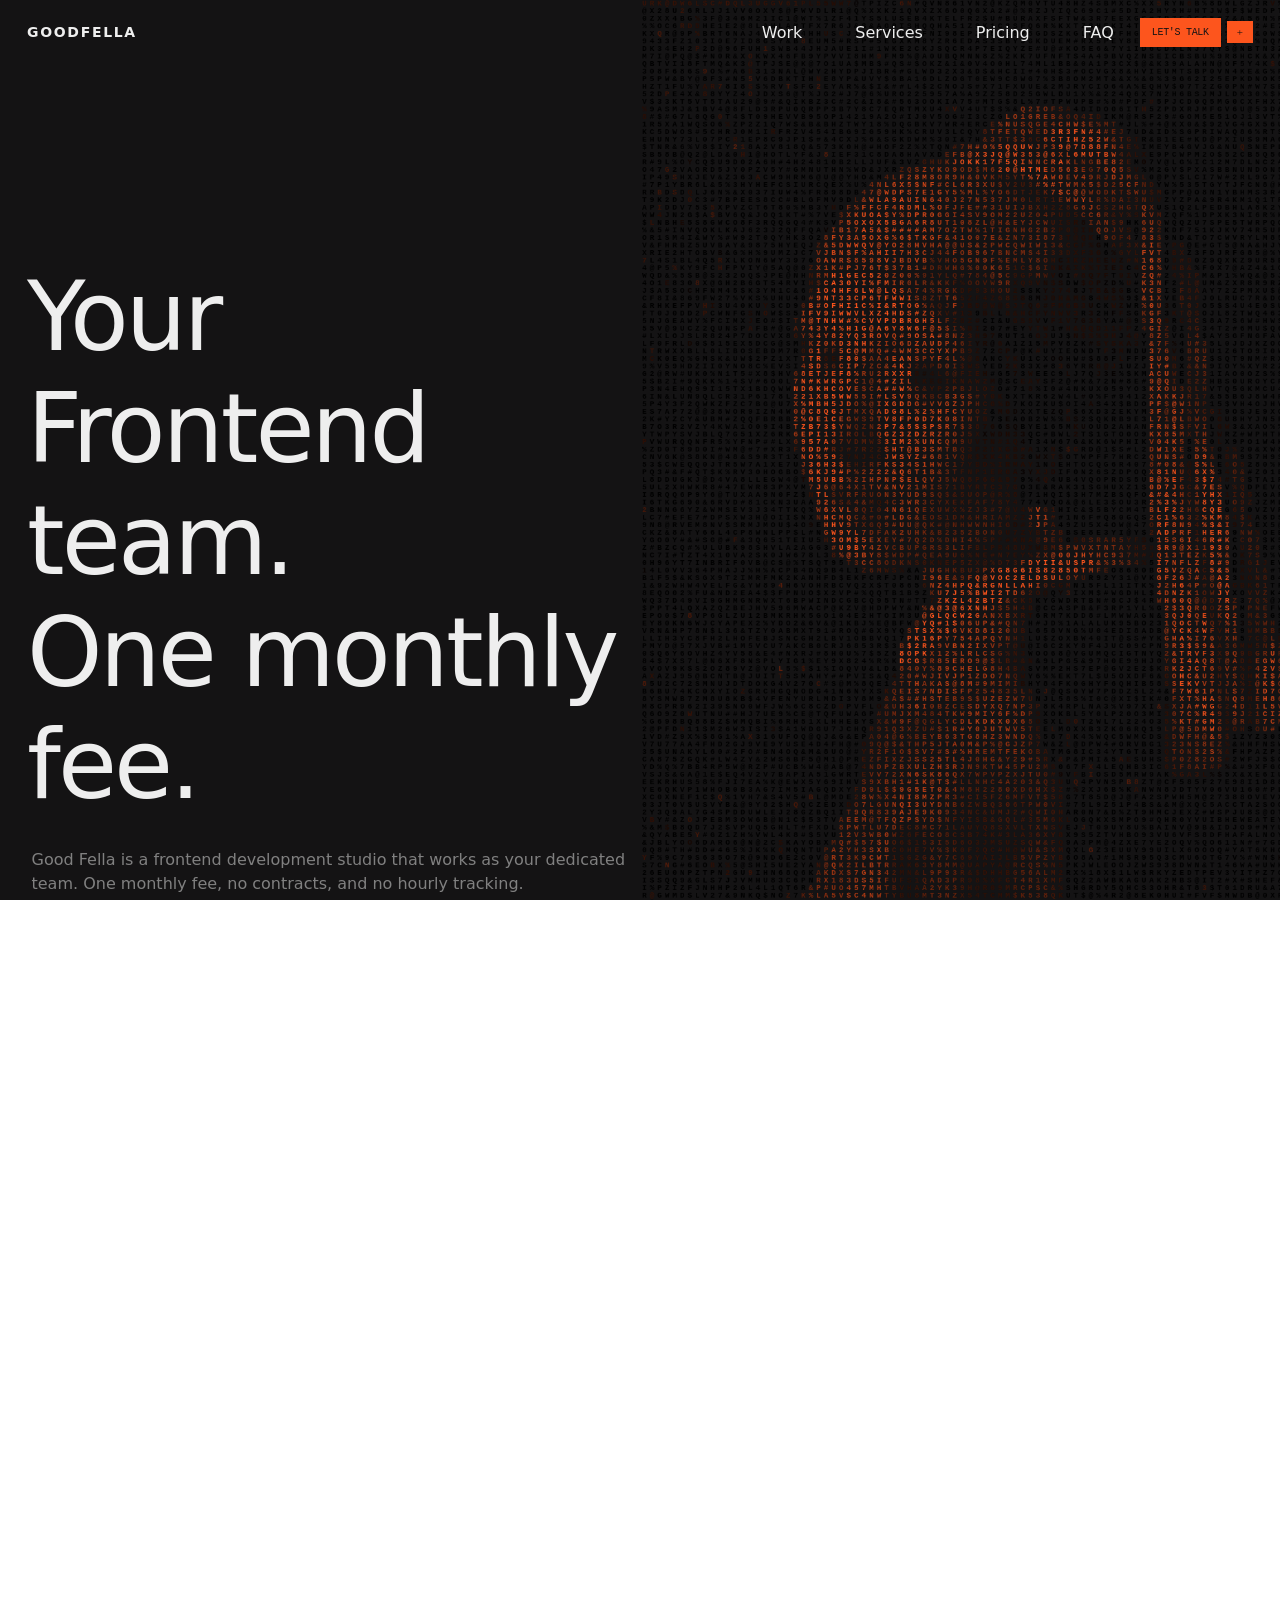
==== commit bbb6e277: "ye" ====
--- a/lab 6/index.html
+++ b/lab 6/index.html
@@ -8,6 +8,7 @@
         content="This website is made as a demonstration for laboratory in Fundimentals of The Internet Technology. It was a copy and creation of a website called Good-Fellas and I just straight up tried to make everything in their website homepage, but I spectacularly failed.">
     <meta http-equiv="content-language" content="en">
     <meta name="google-site-verification" content="IC1Y10-hzT-mvpnvtLzzXTifBTba2thUaenBmwzGZ3o" />
+    <link rel="canonical" href="https://enkh-orgil1057.github.io/lab%206/"/>
 </head>
 
 <body>
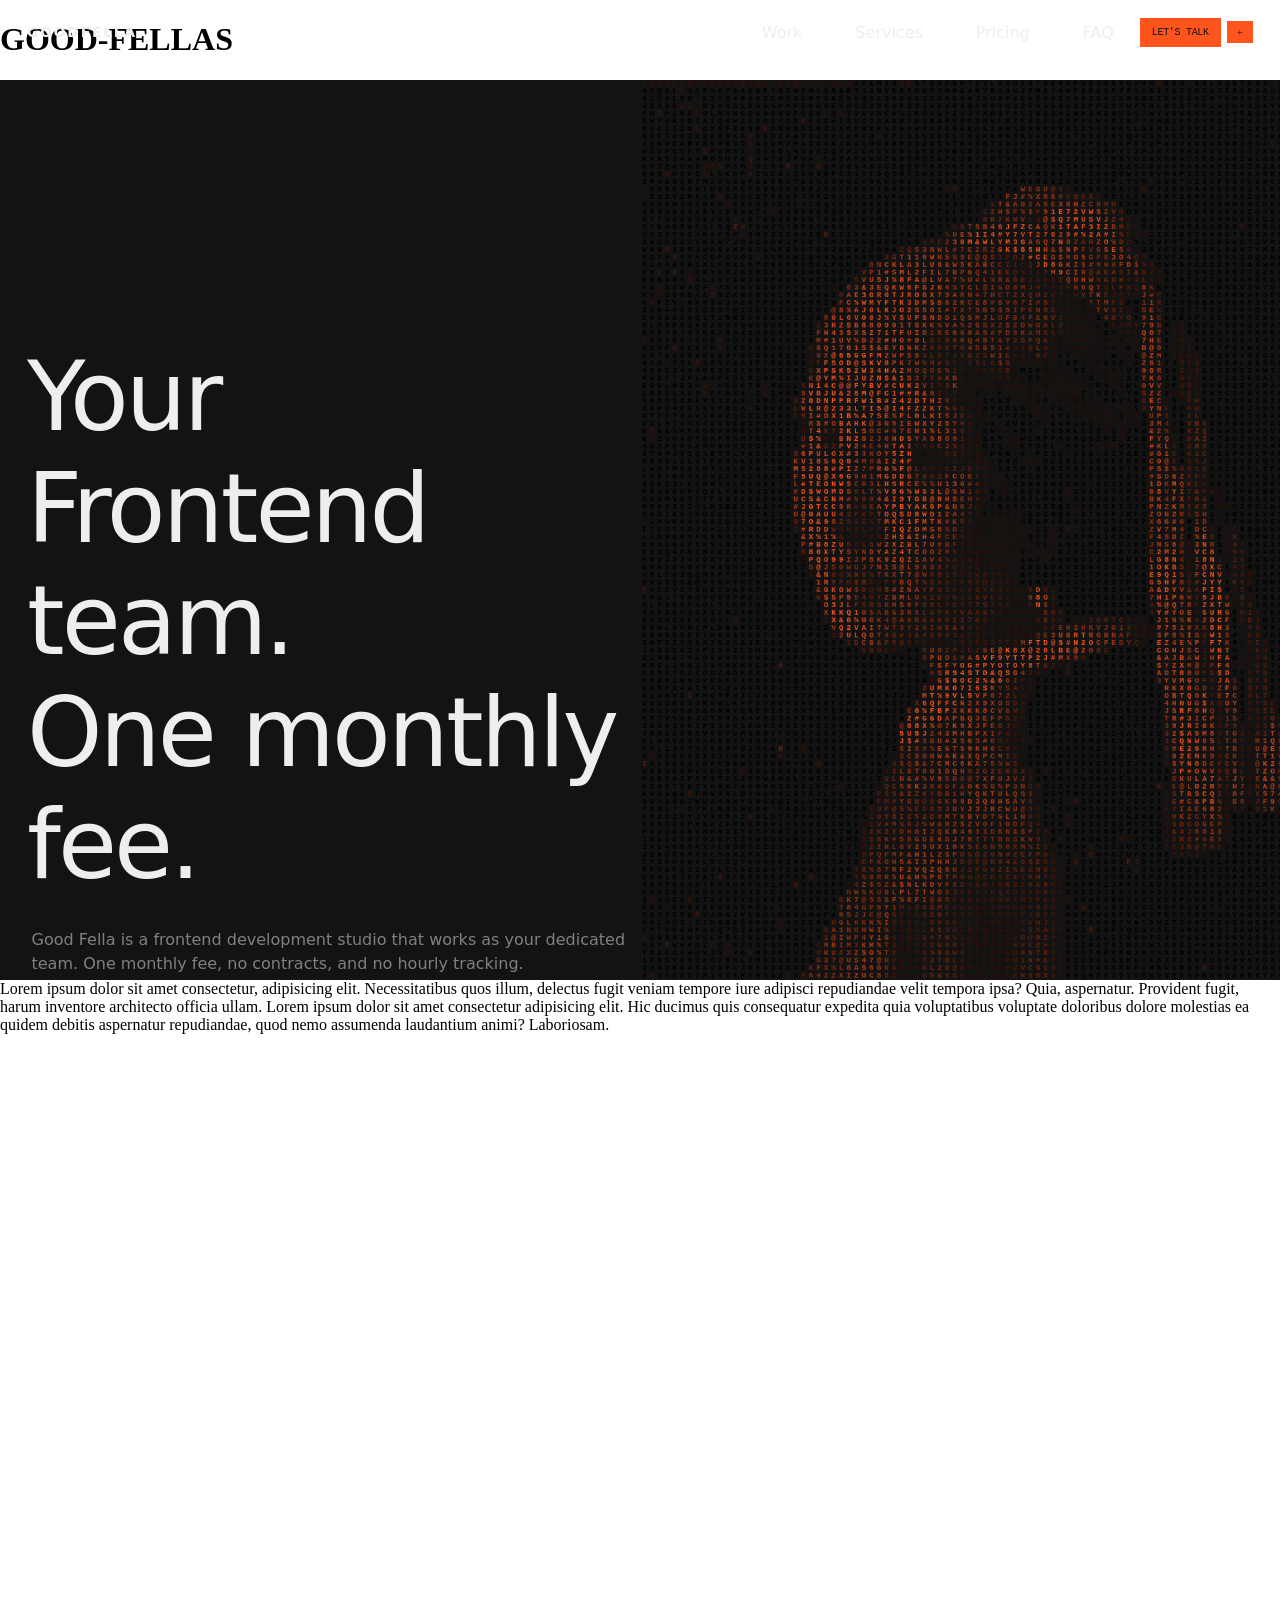
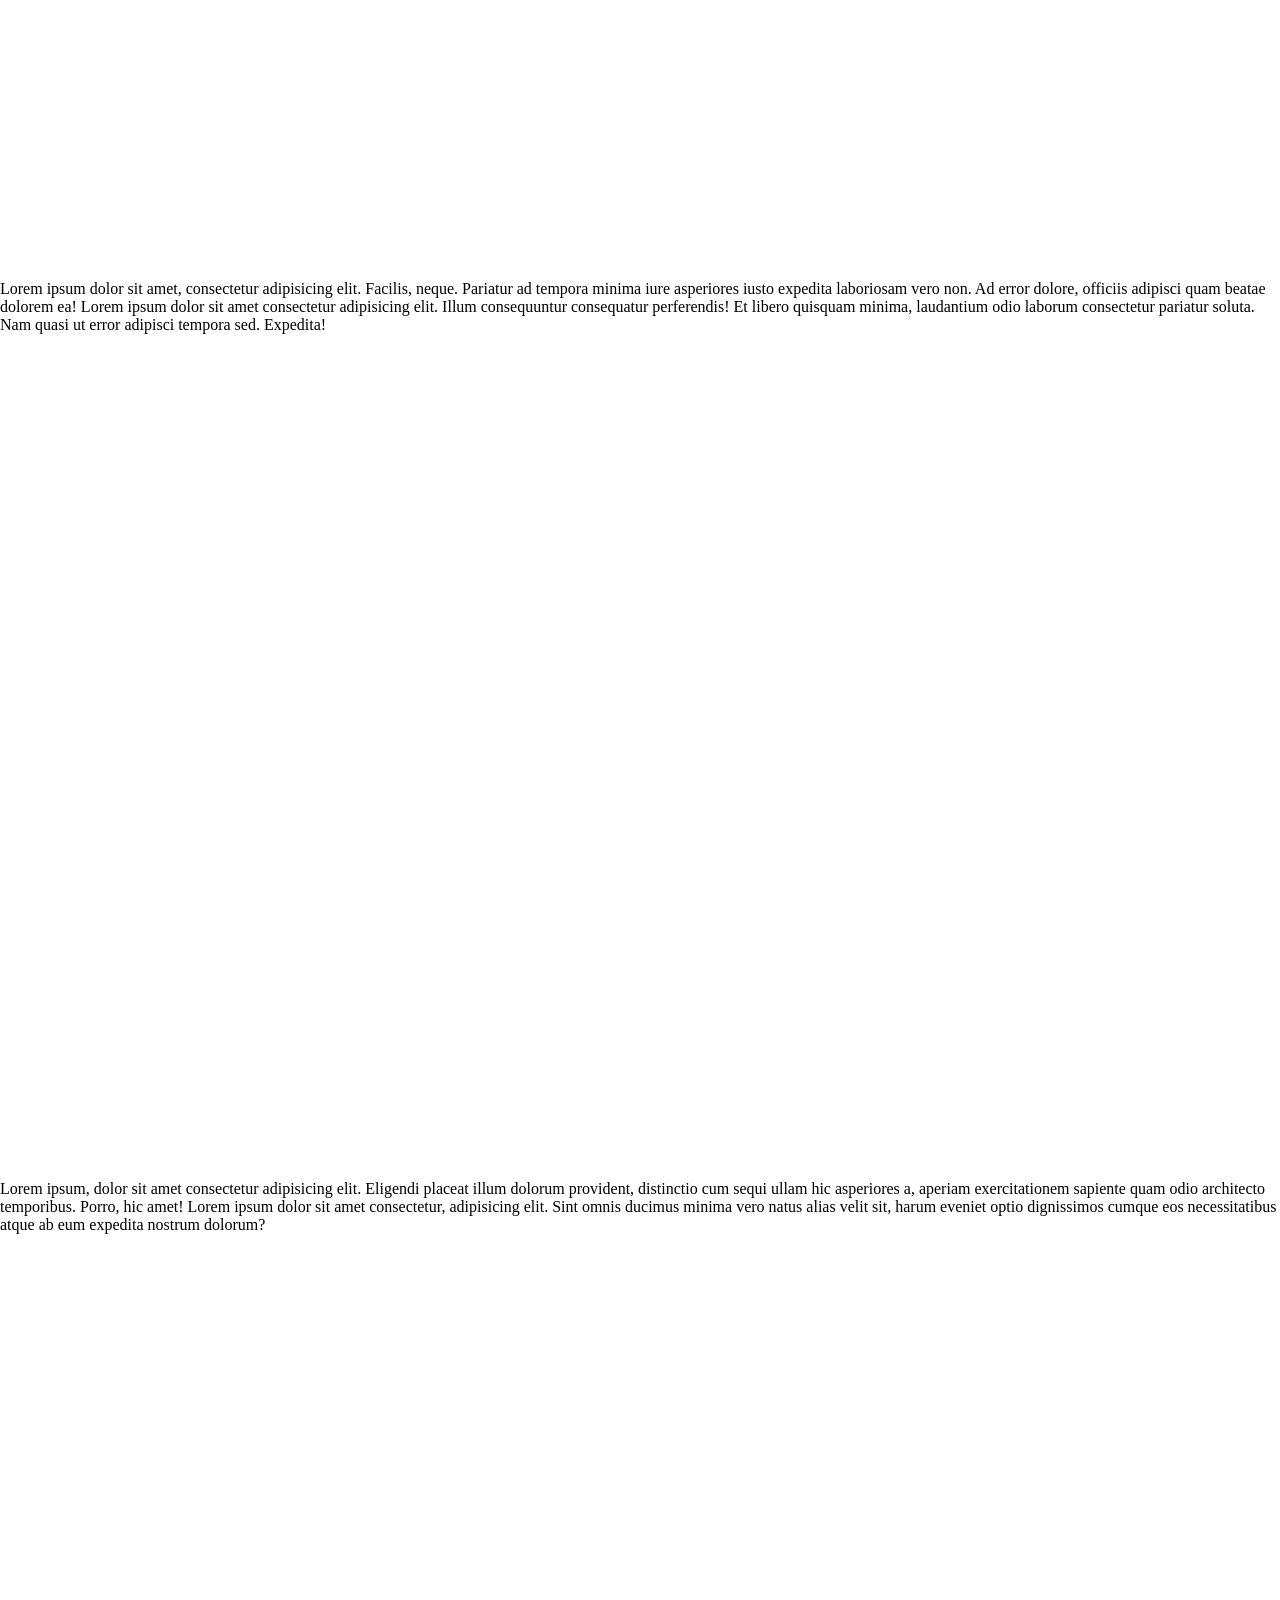
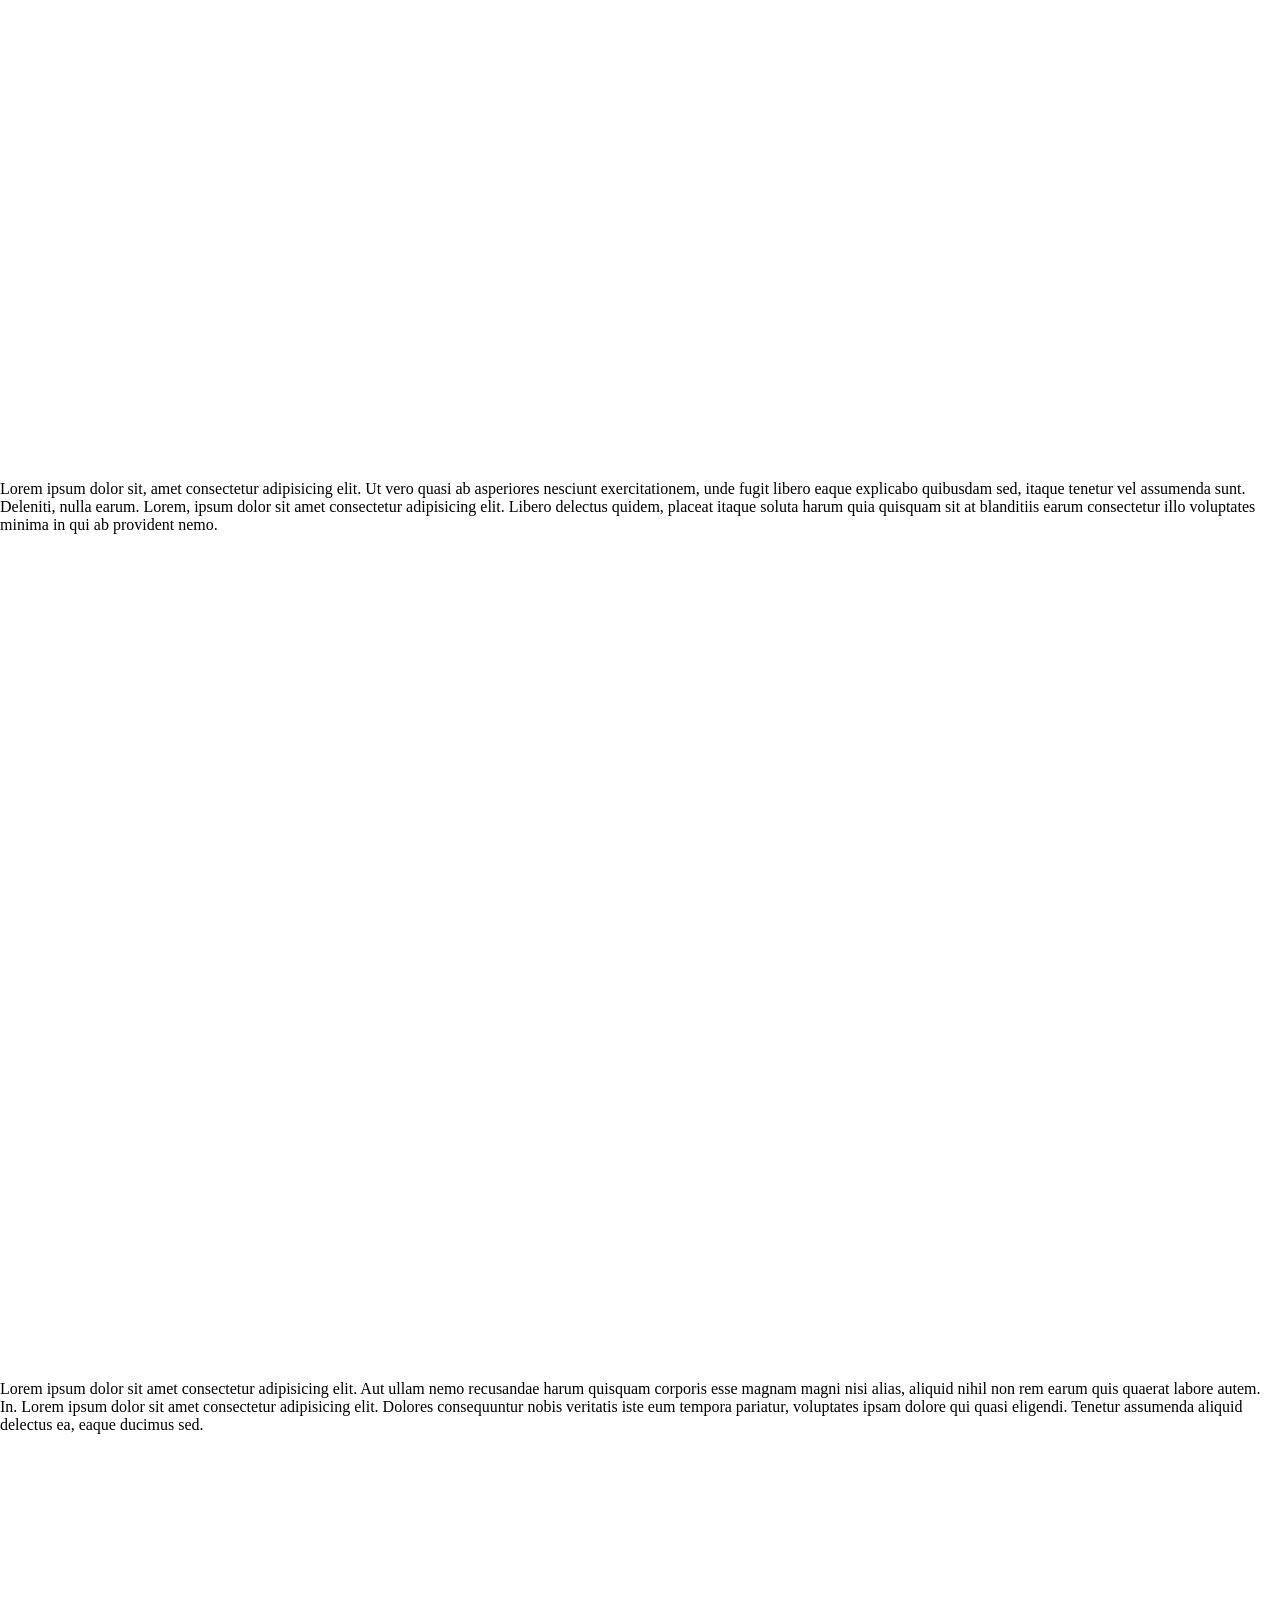
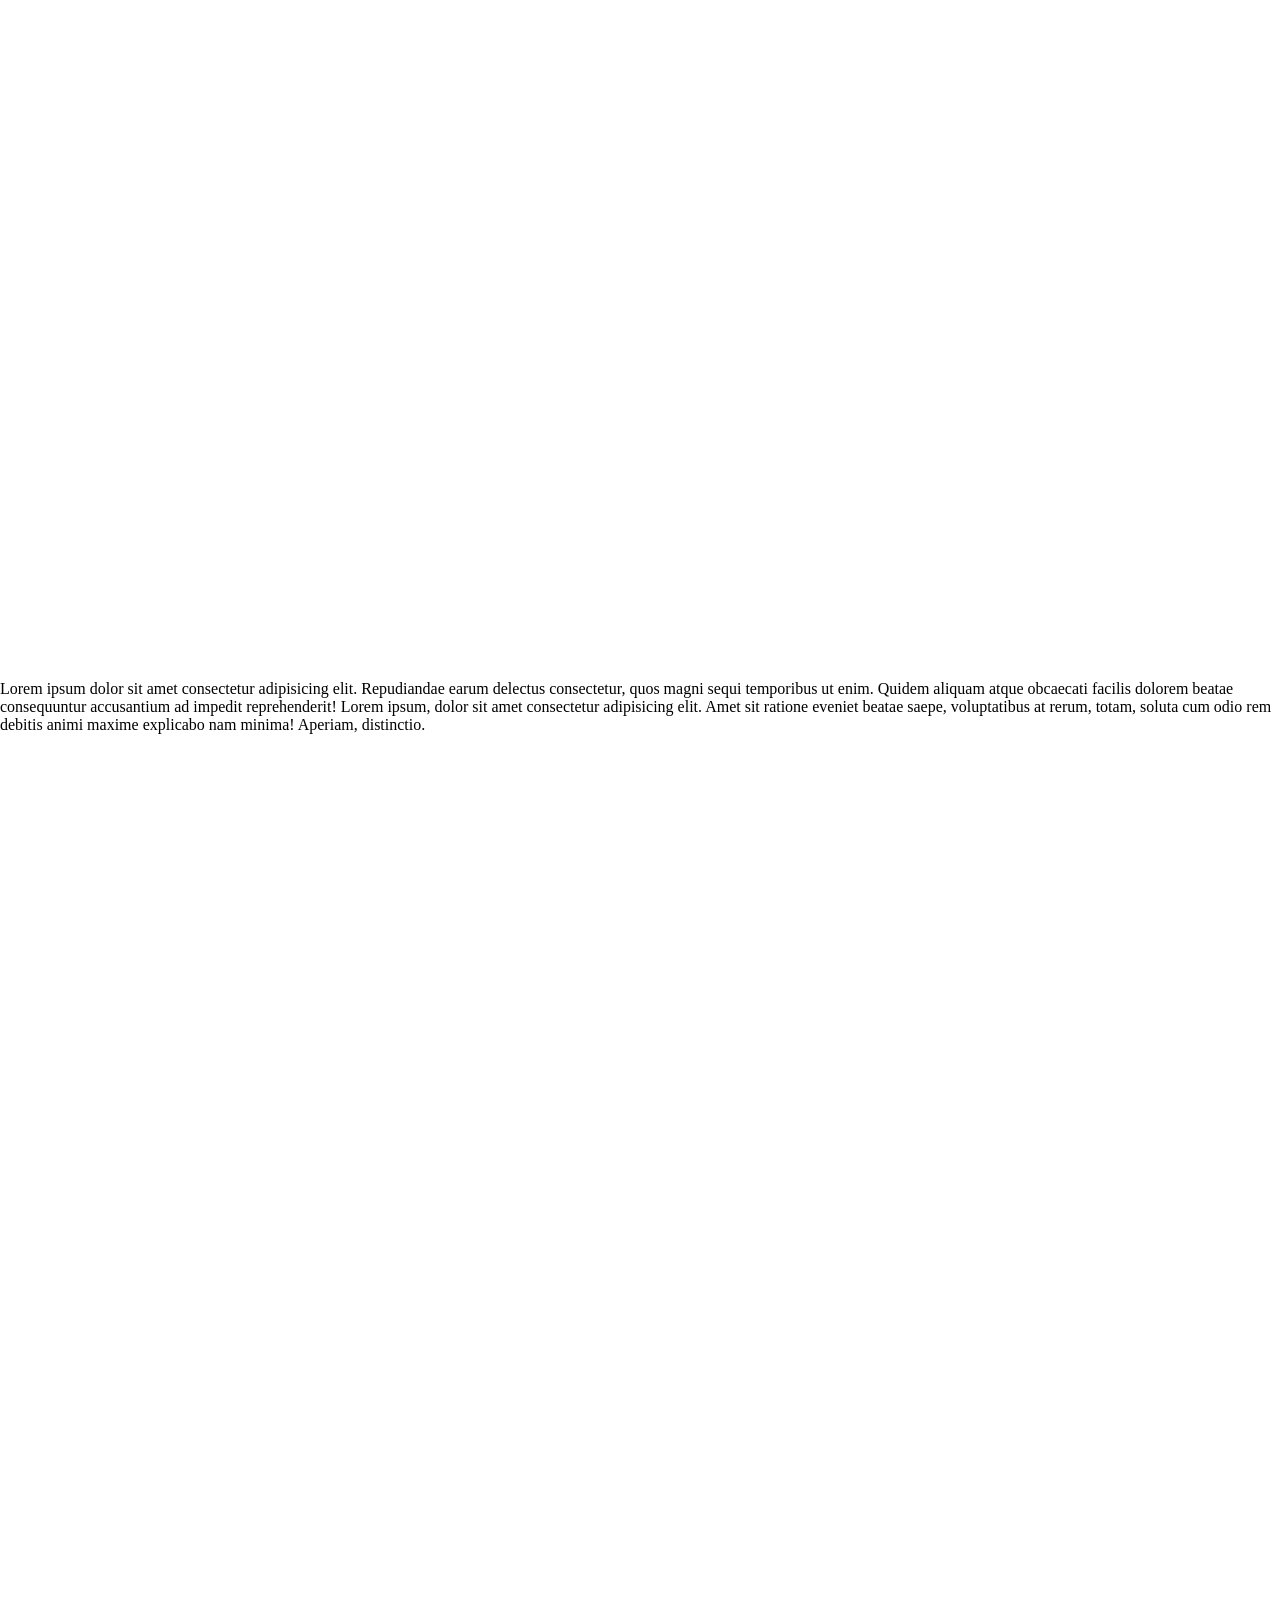
==== commit ac259bed: "ye" ====
--- a/lab 6/index.html
+++ b/lab 6/index.html
@@ -2,16 +2,17 @@
 <html lang="en">
 
 <head>
-    <title>Good fella - Home page</title>
+    <title>Good fella - Home page, Please work with us, I beg</title>
     <link rel="stylesheet" href="styles.css">
     <meta name="description"
-        content="This website is made as a demonstration for laboratory in Fundimentals of The Internet Technology. It was a copy and creation of a website called Good-Fellas and I just straight up tried to make everything in their website homepage, but I spectacularly failed.">
+        content="This website is made as a demonstration for laboratory in Fundimentals of The Internet Technology. It was a copy and creation of a website called Good-Fellas.">
     <meta http-equiv="content-language" content="en">
     <meta name="google-site-verification" content="IC1Y10-hzT-mvpnvtLzzXTifBTba2thUaenBmwzGZ3o" />
-    <link rel="canonical" href="https://enkh-orgil1057.github.io/lab%206/"/>
+    <link rel="canonical" href="https://enkh-orgil1057.github.io/lab%206/" />
 </head>
 
 <body>
+    <h1>GOOD-FELLAS</h1>
     <!--
         menu bga heseg
         -->
@@ -93,14 +94,17 @@
             -->
             <div class="footer row">
                 <div class="description fontbutton fontgray">
-                    WE HAVE WORKED WITH BRANDS THAT CARE ABOUT CRAFT</div>
+                    <h2>WE HAVE WORKED WITH BRANDS THAT CARE ABOUT CRAFT</h2>
+                </div>
                 <div class="row">
-                    <span class="logo"><img width="100" height="auto"
-                            src="https://www.freepnglogos.com/uploads/coca-cola-png-logo/coca-cola-logo-png-image-3.png"
-                            alt="coca-cola-png-logo"></span>
-                    <span class="logo"><img width="130" height="auto"
-                            src="https://sonc.org/wp-content/uploads/2024/07/logo-white.png"></span>
-                    <span class="description fontbutton fontgray">+ MANY MORE</span>
+                    <h3>
+                        <span class="logo"><img width="100" height="auto"
+                                src="https://www.freepnglogos.com/uploads/coca-cola-png-logo/coca-cola-logo-png-image-3.png"
+                                alt="coca-cola-png-logo"></span>
+                        <span class="logo"><img width="130" height="auto"
+                                src="https://sonc.org/wp-content/uploads/2024/07/logo-white.png"></span>
+                        <span class="description fontbutton fontgray">+ MANY MORE</span>
+                    </h3>
                 </div>
             </div>
         </div>
@@ -115,37 +119,54 @@
         revenue part, projects n shi
         -->
     <div class="market scroll_container section">
-
+        Lorem ipsum dolor sit amet consectetur, adipisicing elit. Necessitatibus quos illum, delectus fugit veniam
+        tempore iure adipisci repudiandae velit tempora ipsa? Quia, aspernatur. Provident fugit, harum inventore
+        architecto officia ullam. Lorem ipsum dolor sit amet consectetur adipisicing elit. Hic ducimus quis consequatur
+        expedita quia voluptatibus voluptate doloribus dolore molestias ea quidem debitis aspernatur repudiandae, quod
+        nemo assumenda laudantium animi? Laboriosam.
     </div>
     <!--
         how it works
         -->
     <div class="howitworks scroll_container section">
-
+        Lorem ipsum dolor sit amet, consectetur adipisicing elit. Facilis, neque. Pariatur ad tempora minima iure
+        asperiores iusto expedita laboriosam vero non. Ad error dolore, officiis adipisci quam beatae dolorem ea! Lorem
+        ipsum dolor sit amet consectetur adipisicing elit. Illum consequuntur consequatur perferendis! Et libero
+        quisquam minima, laudantium odio laborum consectetur pariatur soluta. Nam quasi ut error adipisci tempora sed.
+        Expedita!
     </div>
     <!--
         featured work
         -->
     <div class="featured scroll_container section">
-
+        Lorem ipsum, dolor sit amet consectetur adipisicing elit. Eligendi placeat illum dolorum provident, distinctio
+        cum sequi ullam hic asperiores a, aperiam exercitationem sapiente quam odio architecto temporibus. Porro, hic
+        amet! Lorem ipsum dolor sit amet consectetur, adipisicing elit. Sint omnis ducimus minima vero natus alias velit
+        sit, harum eveniet optio dignissimos cumque eos necessitatibus atque ab eum expedita nostrum dolorum?
     </div>
     <!--
         what's included
         -->
     <div class="included scroll_container section">
-
+        Lorem ipsum dolor sit, amet consectetur adipisicing elit. Ut vero quasi ab asperiores nesciunt exercitationem,
+        unde fugit libero eaque explicabo quibusdam sed, itaque tenetur vel assumenda sunt. Deleniti, nulla earum.
+        Lorem, ipsum dolor sit amet consectetur adipisicing elit. Libero delectus quidem, placeat itaque soluta harum
+        quia quisquam sit at blanditiis earum consectetur illo voluptates minima in qui ab provident nemo.
     </div>
     <!--
         Why choose
         -->
     <div class="whychoose scroll_container section">
-
+        Lorem ipsum dolor sit amet consectetur adipisicing elit. Aut ullam nemo recusandae harum quisquam corporis esse
+        magnam magni nisi alias, aliquid nihil non rem earum quis quaerat labore autem. In. Lorem ipsum dolor sit amet
+        consectetur adipisicing elit. Dolores consequuntur nobis veritatis iste eum tempora pariatur, voluptates ipsam
+        dolore qui quasi eligendi. Tenetur assumenda aliquid delectus ea, eaque ducimus sed.
     </div>
     <!--
         prices
         -->
     <div class="prices scroll_container section">
-
+        Lorem ipsum dolor sit amet consectetur adipisicing elit. Repudiandae earum delectus consectetur, quos magni sequi temporibus ut enim. Quidem aliquam atque obcaecati facilis dolorem beatae consequuntur accusantium ad impedit reprehenderit! Lorem ipsum, dolor sit amet consectetur adipisicing elit. Amet sit ratione eveniet beatae saepe, voluptatibus at rerum, totam, soluta cum odio rem debitis animi maxime explicabo nam minima! Aperiam, distinctio.
     </div>
     <!--
         FAQ
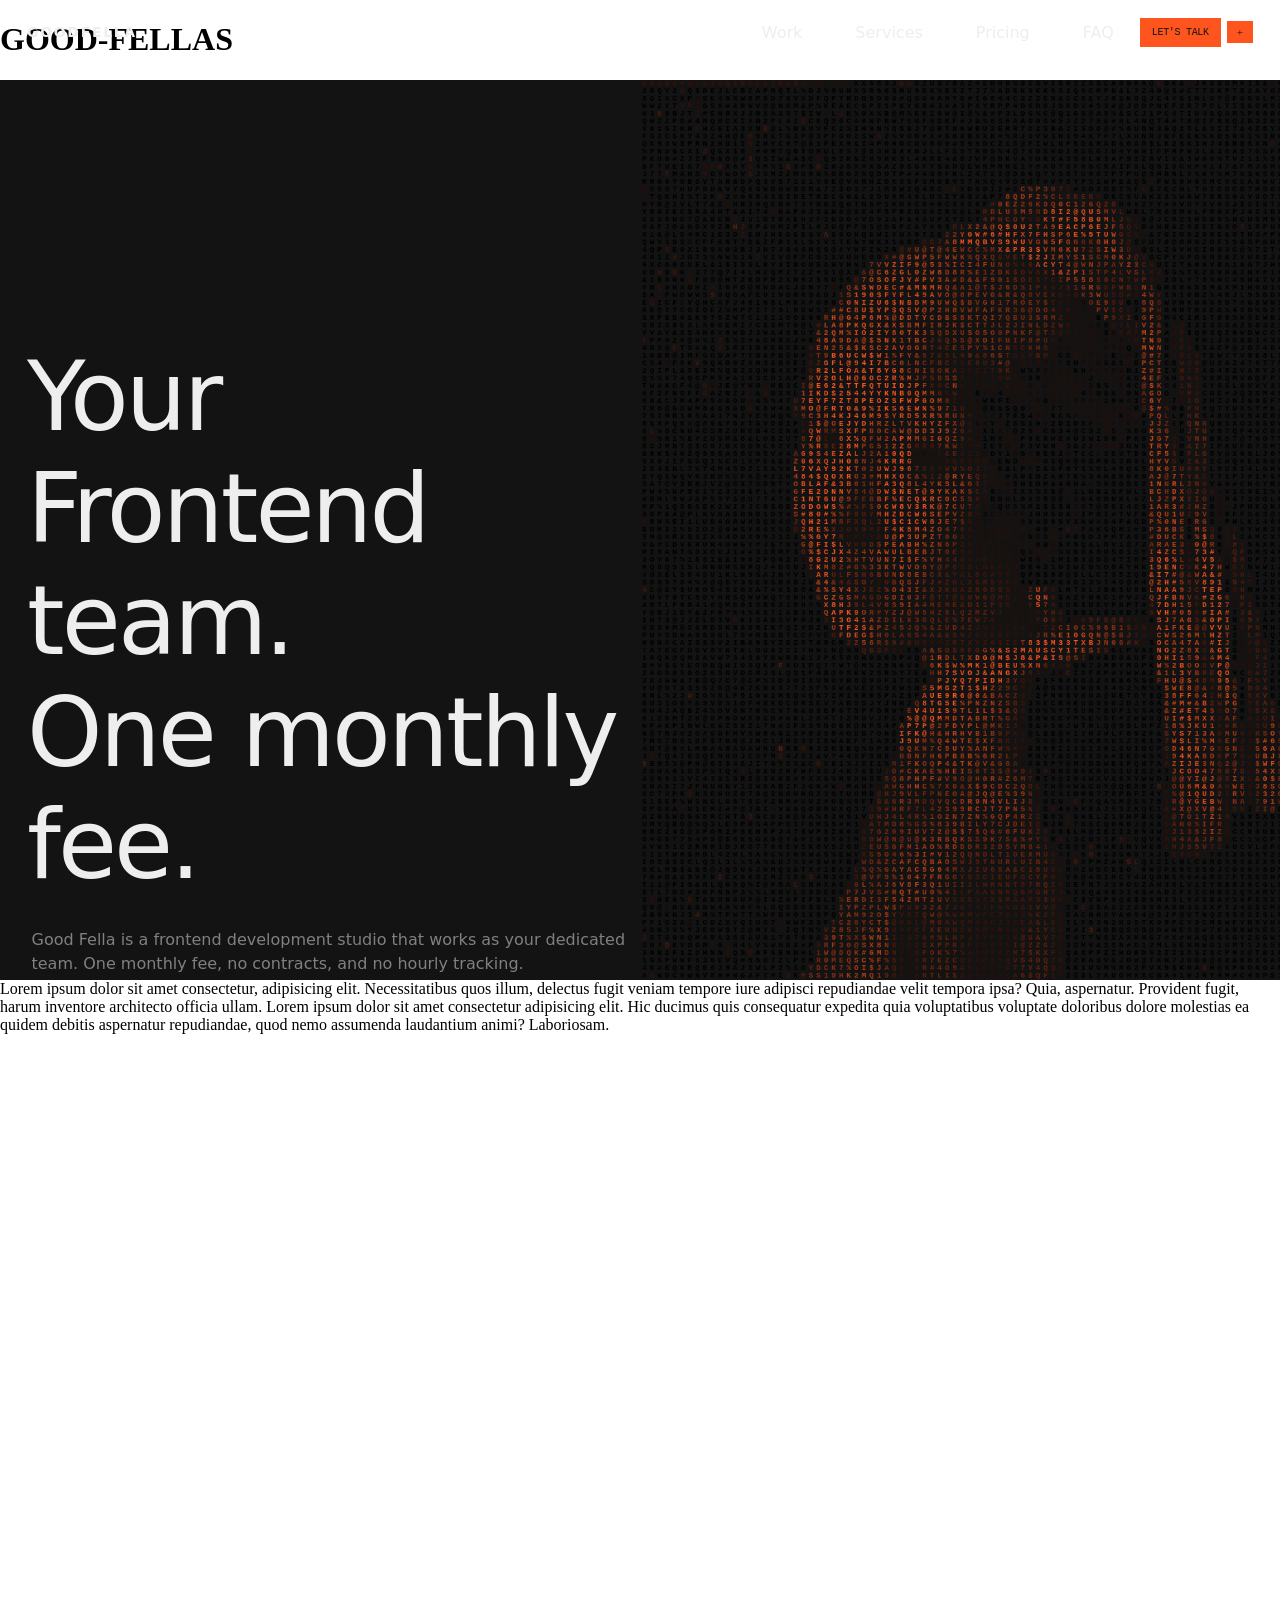
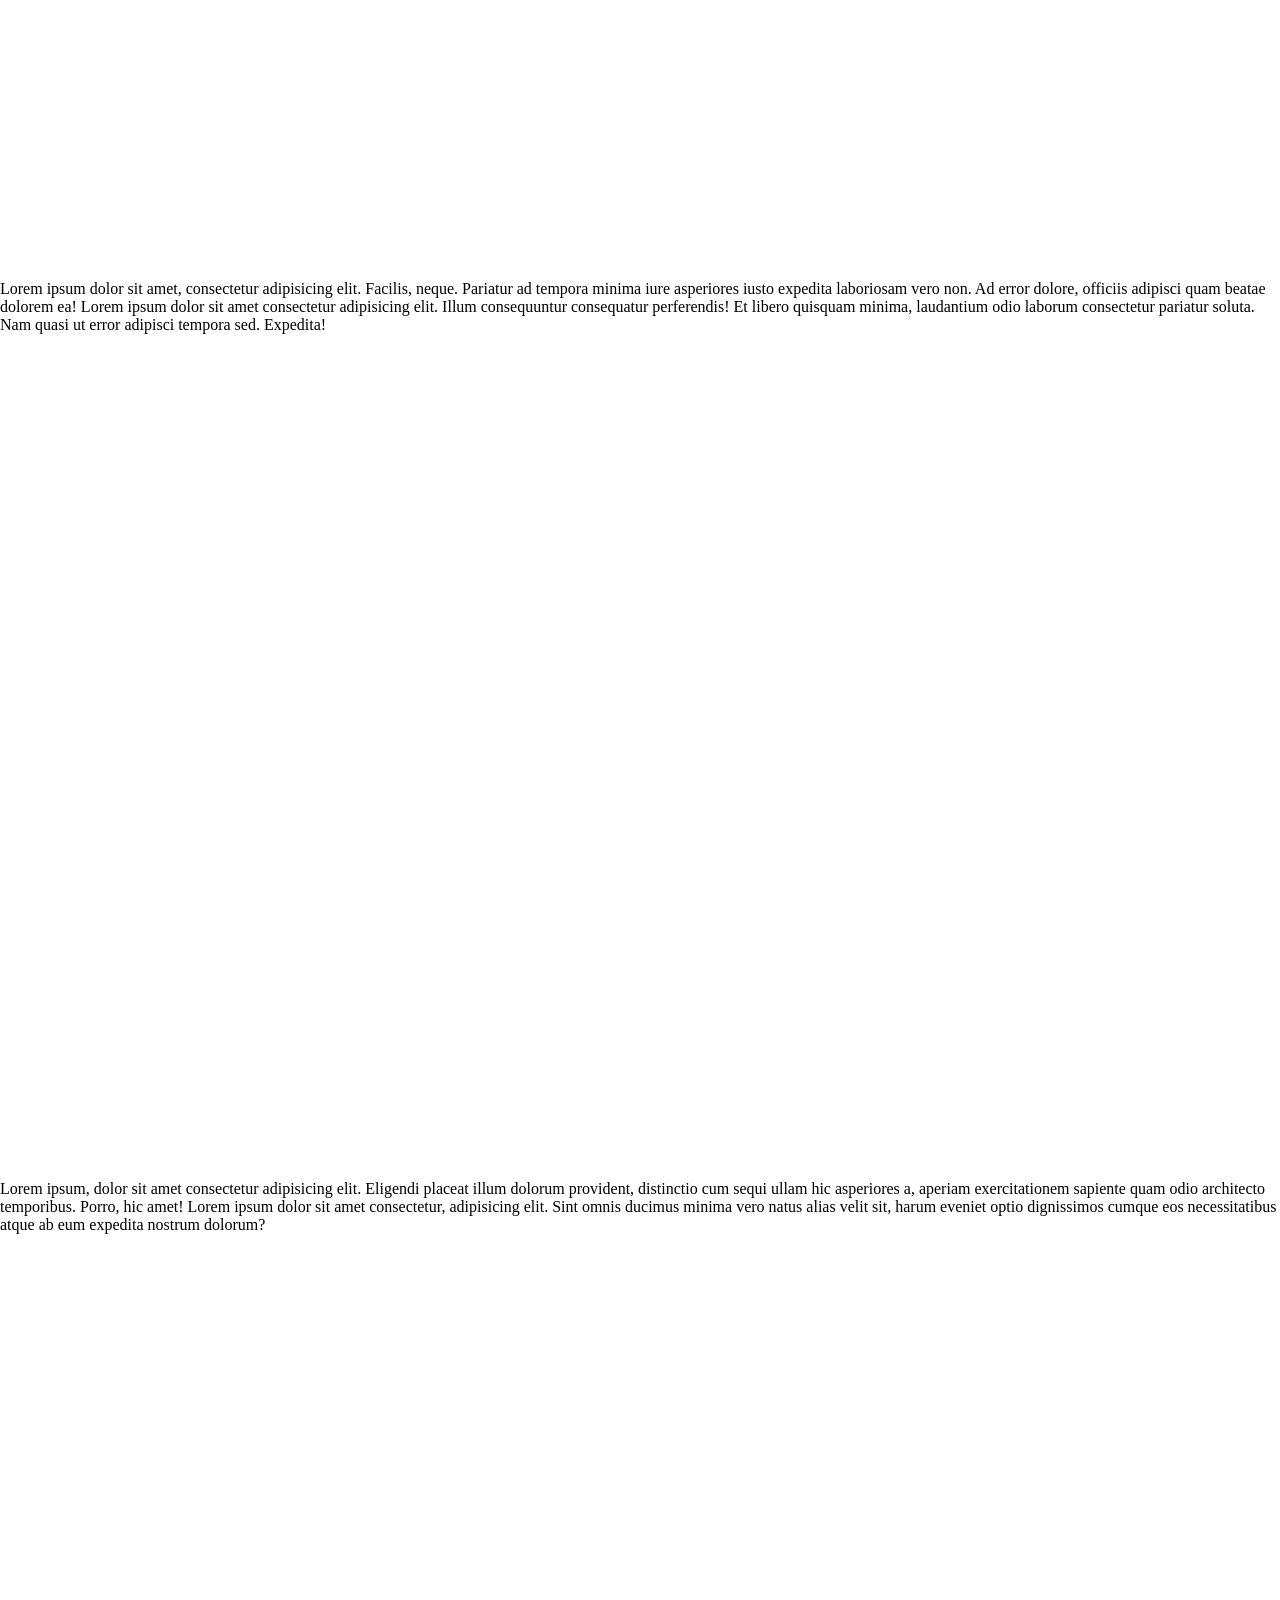
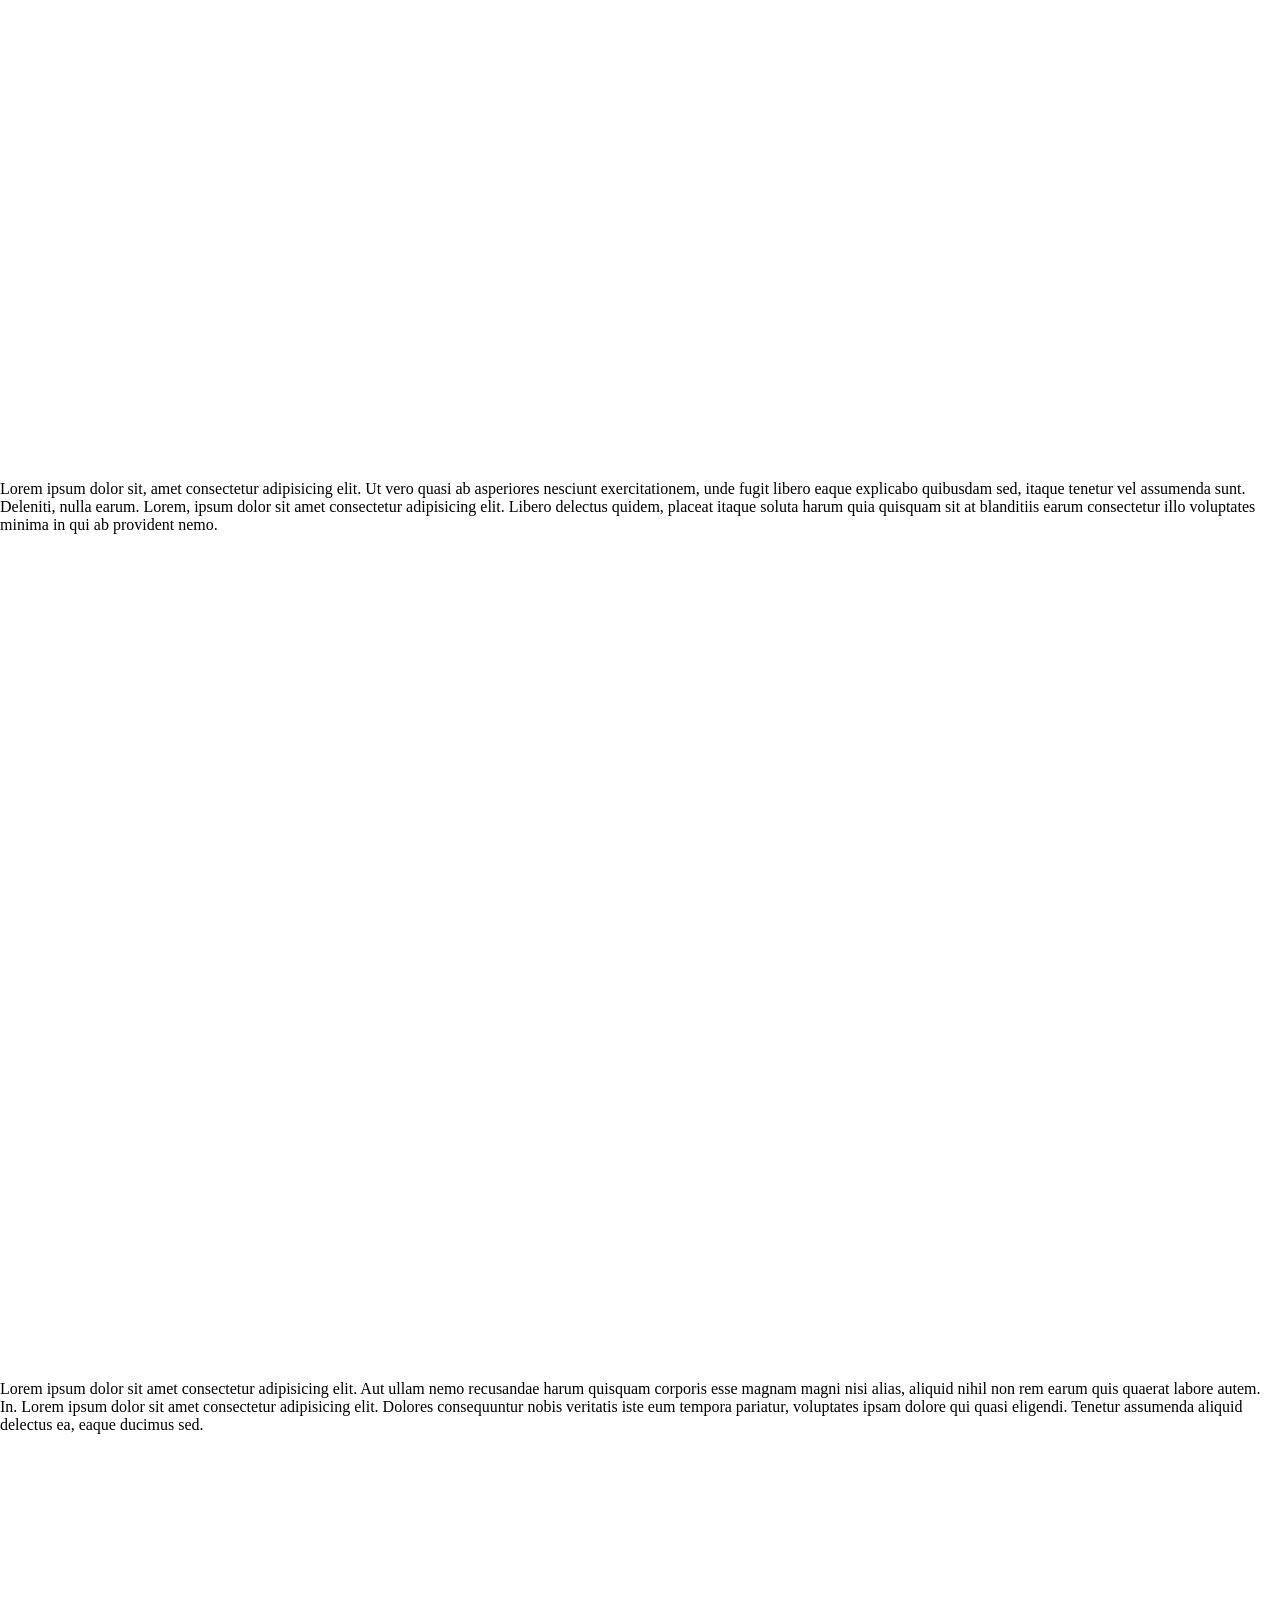
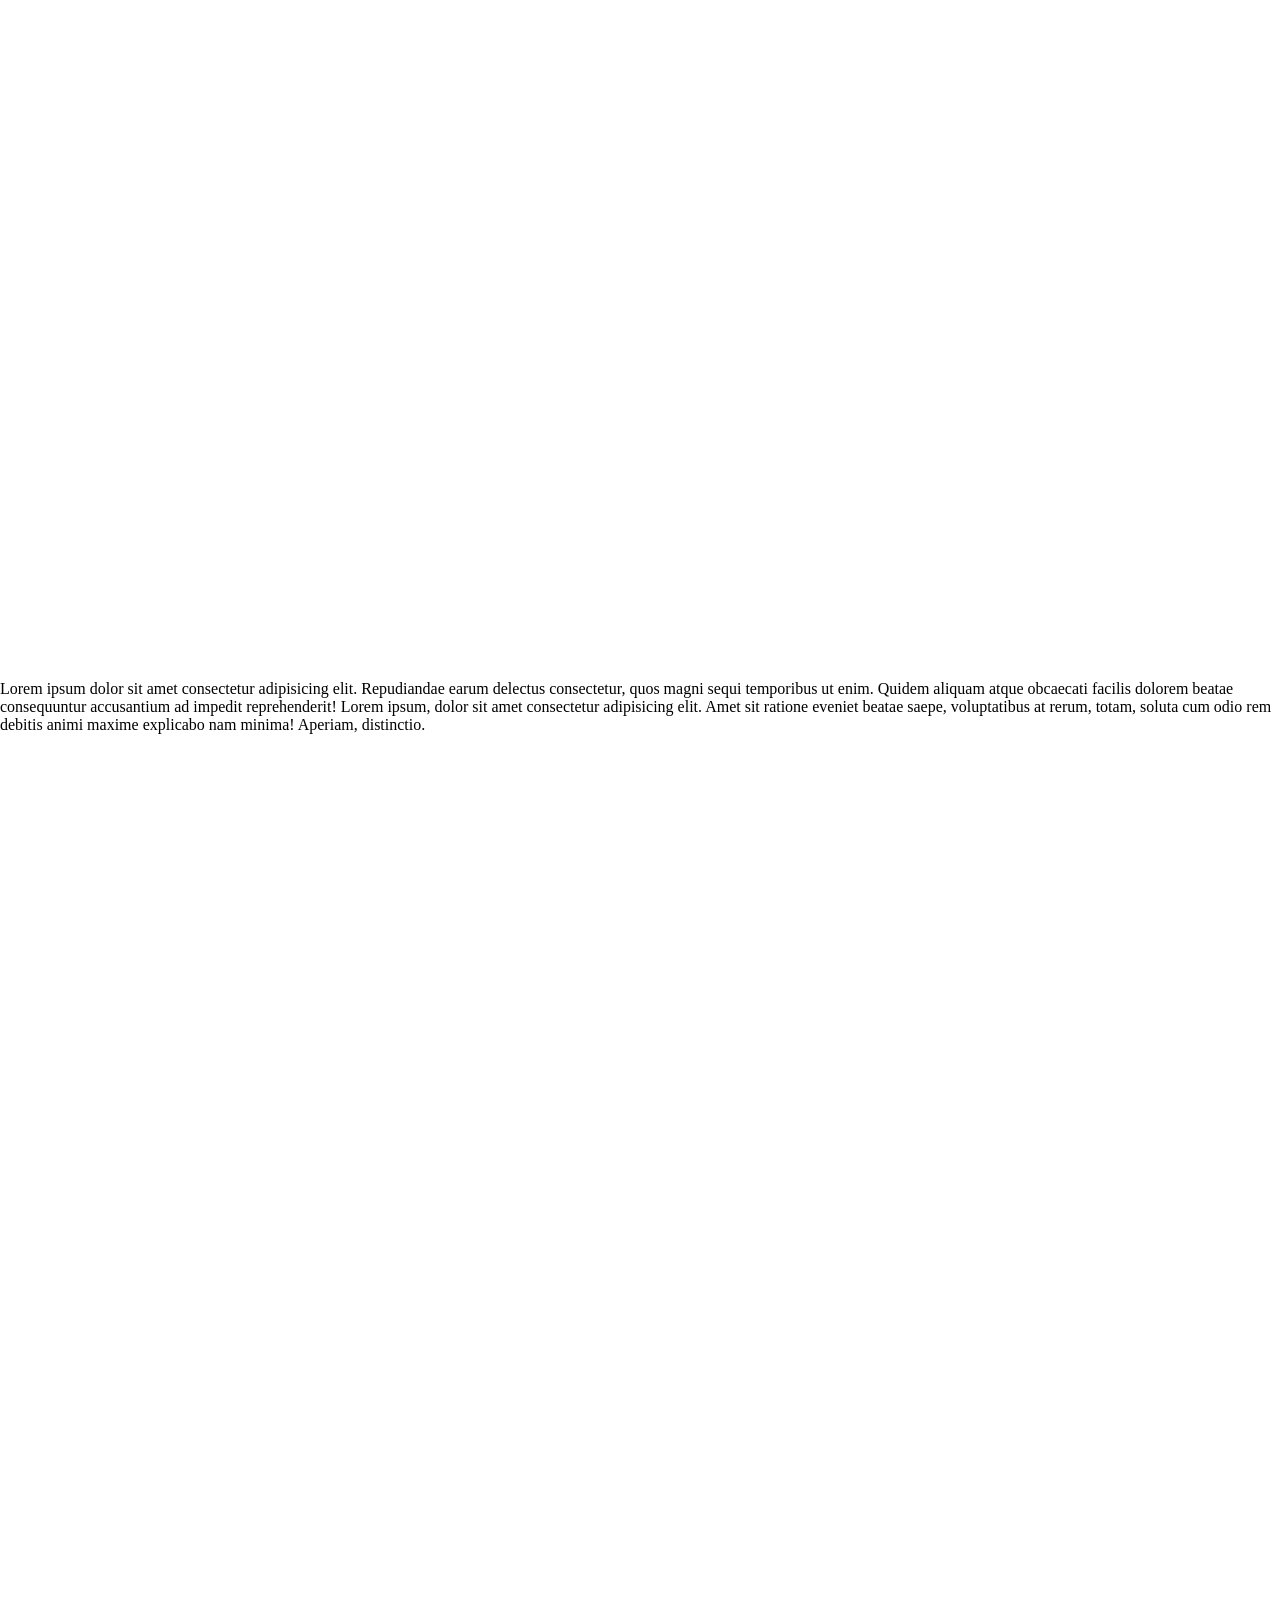
==== commit 0672a162: "ye" ====
--- a/lab 6/index.html
+++ b/lab 6/index.html
@@ -166,7 +166,11 @@
         prices
         -->
     <div class="prices scroll_container section">
-        Lorem ipsum dolor sit amet consectetur adipisicing elit. Repudiandae earum delectus consectetur, quos magni sequi temporibus ut enim. Quidem aliquam atque obcaecati facilis dolorem beatae consequuntur accusantium ad impedit reprehenderit! Lorem ipsum, dolor sit amet consectetur adipisicing elit. Amet sit ratione eveniet beatae saepe, voluptatibus at rerum, totam, soluta cum odio rem debitis animi maxime explicabo nam minima! Aperiam, distinctio.
+        Lorem ipsum dolor sit amet consectetur adipisicing elit. Repudiandae earum delectus consectetur, quos magni
+        sequi temporibus ut enim. Quidem aliquam atque obcaecati facilis dolorem beatae consequuntur accusantium ad
+        impedit reprehenderit! Lorem ipsum, dolor sit amet consectetur adipisicing elit. Amet sit ratione eveniet beatae
+        saepe, voluptatibus at rerum, totam, soluta cum odio rem debitis animi maxime explicabo nam minima! Aperiam,
+        distinctio.
     </div>
     <!--
         FAQ
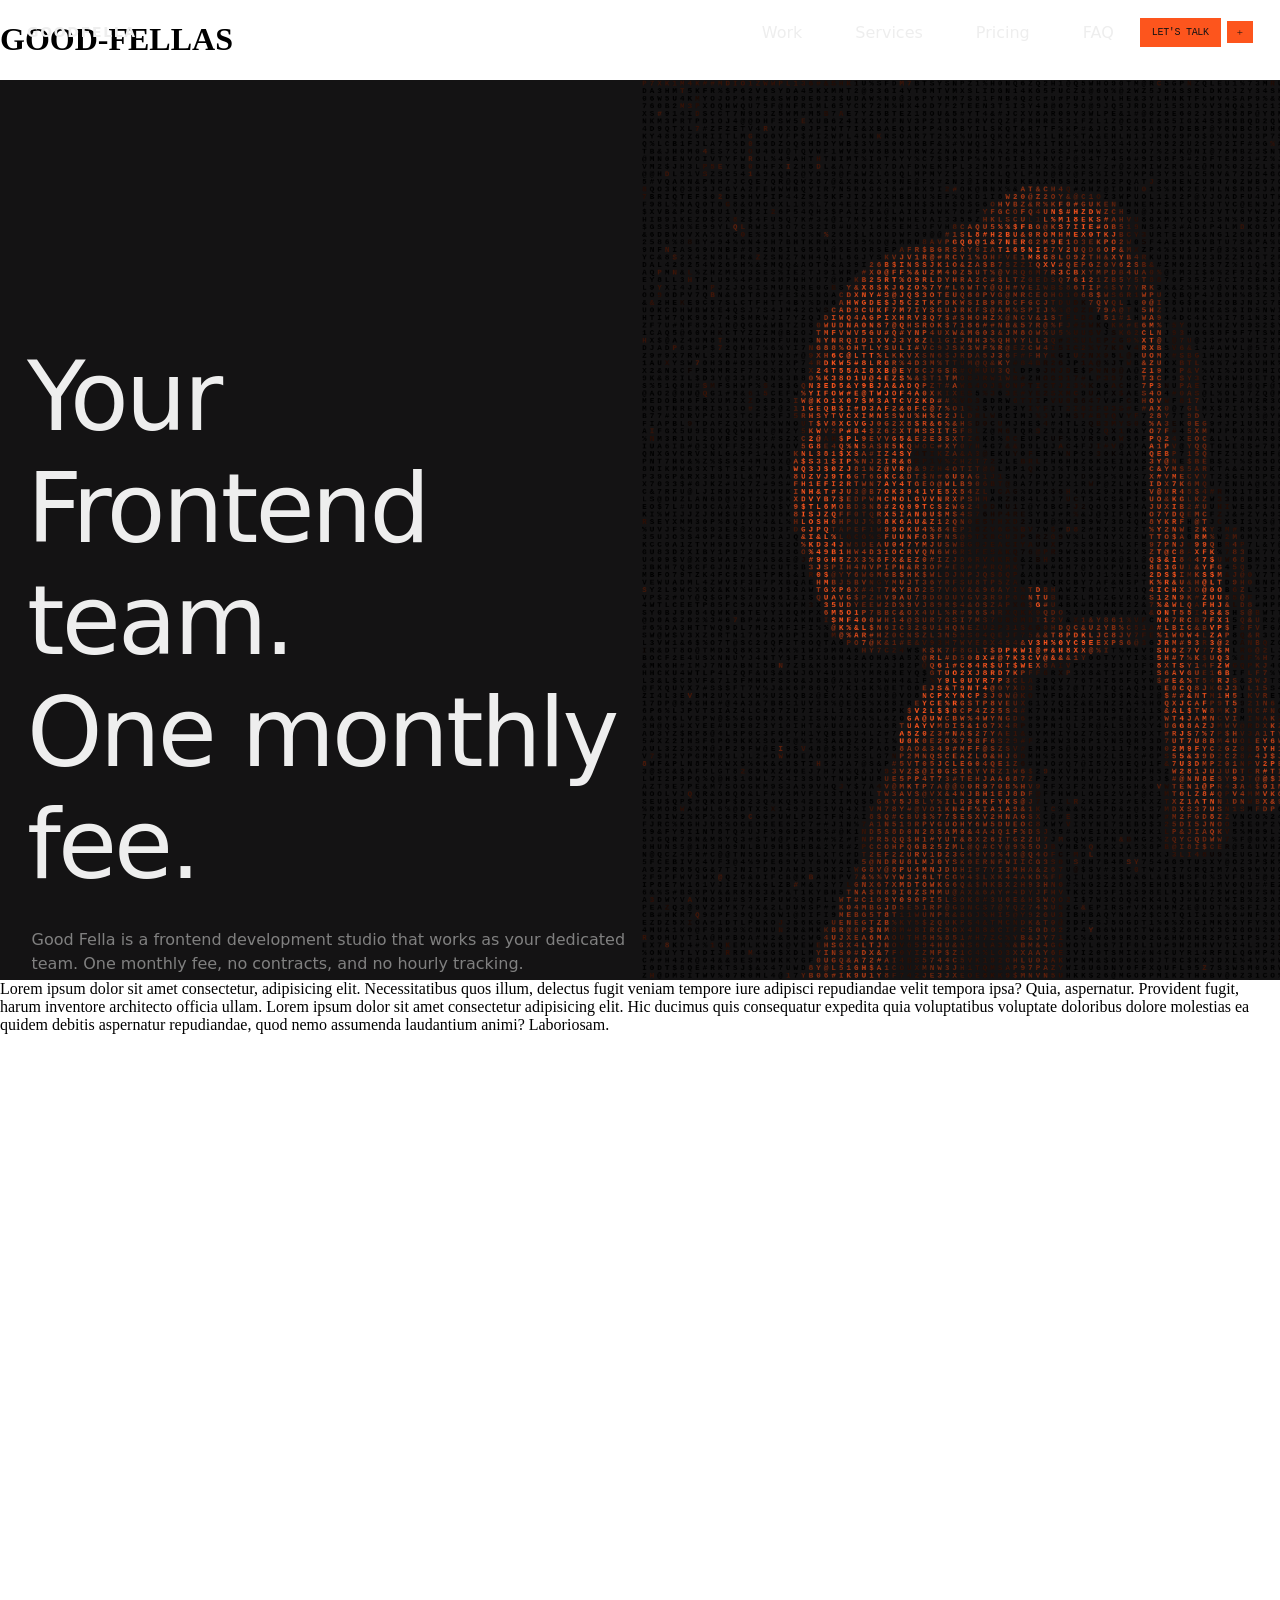
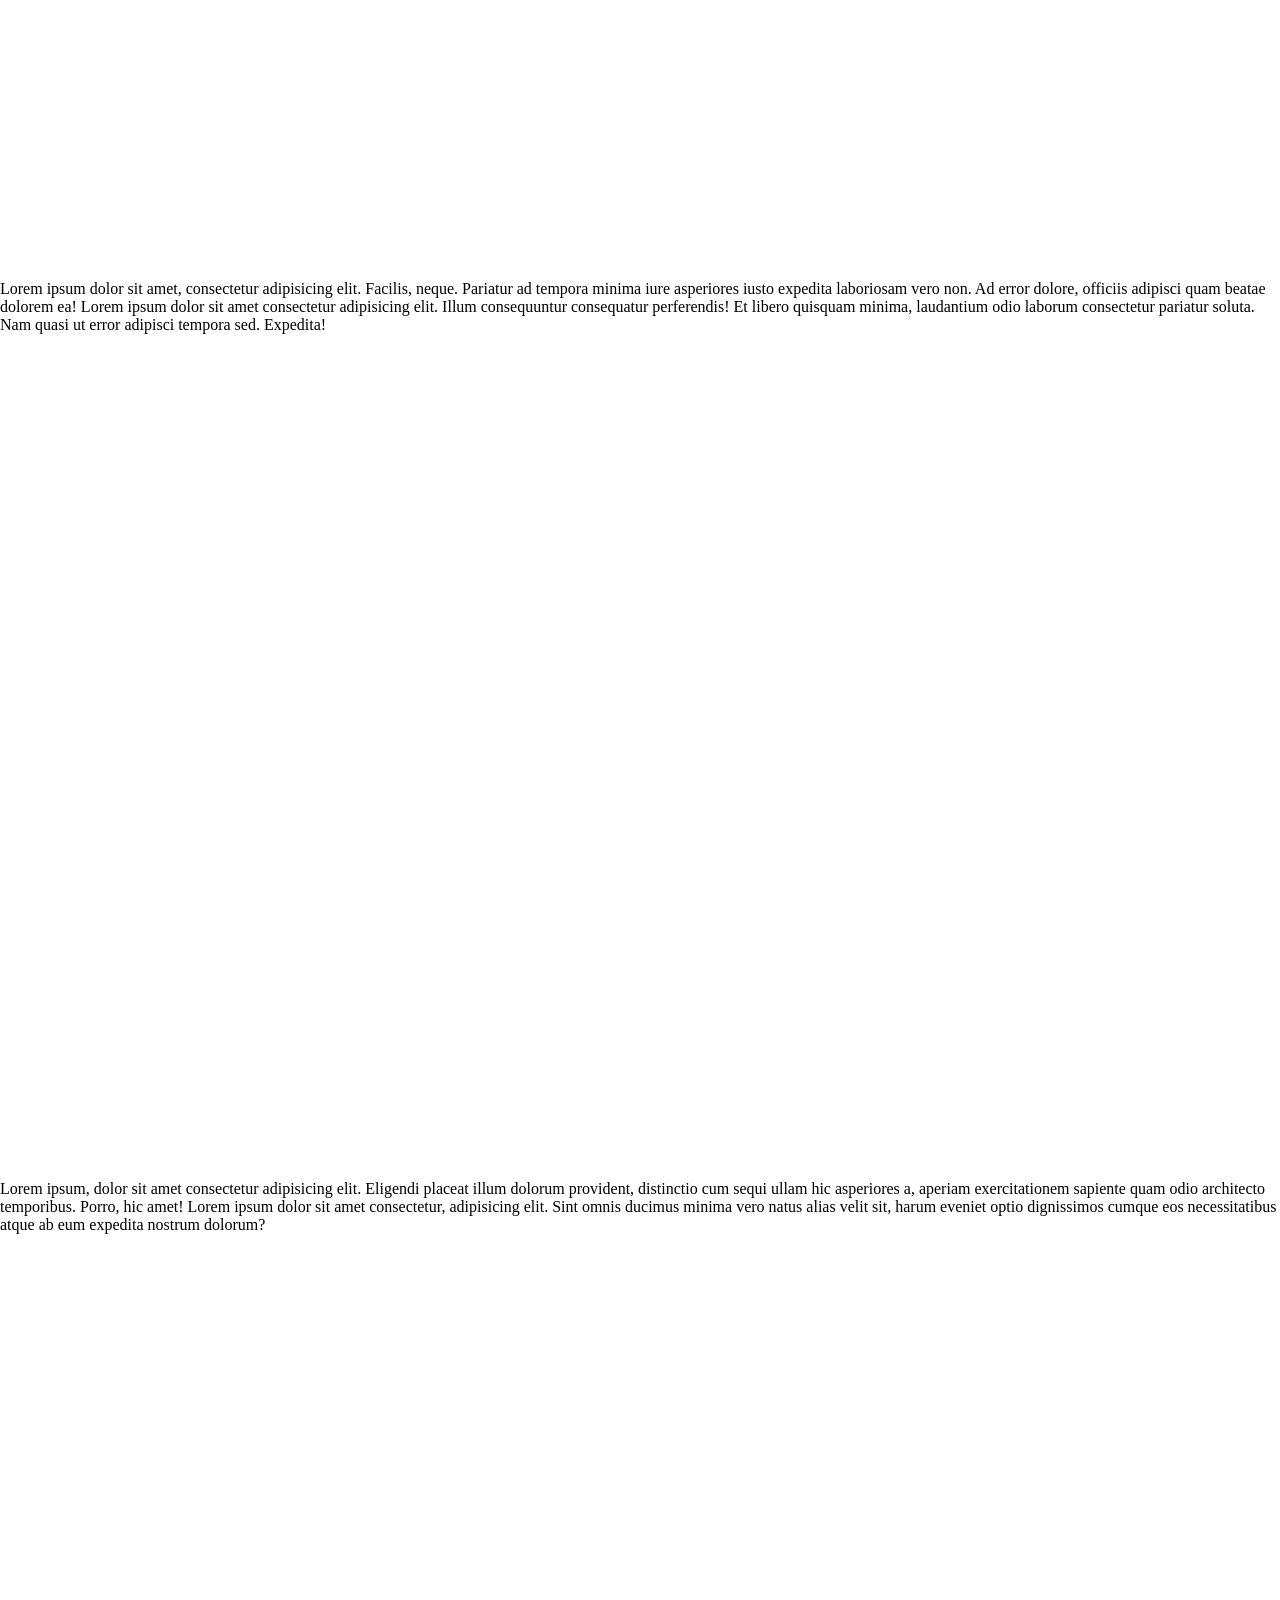
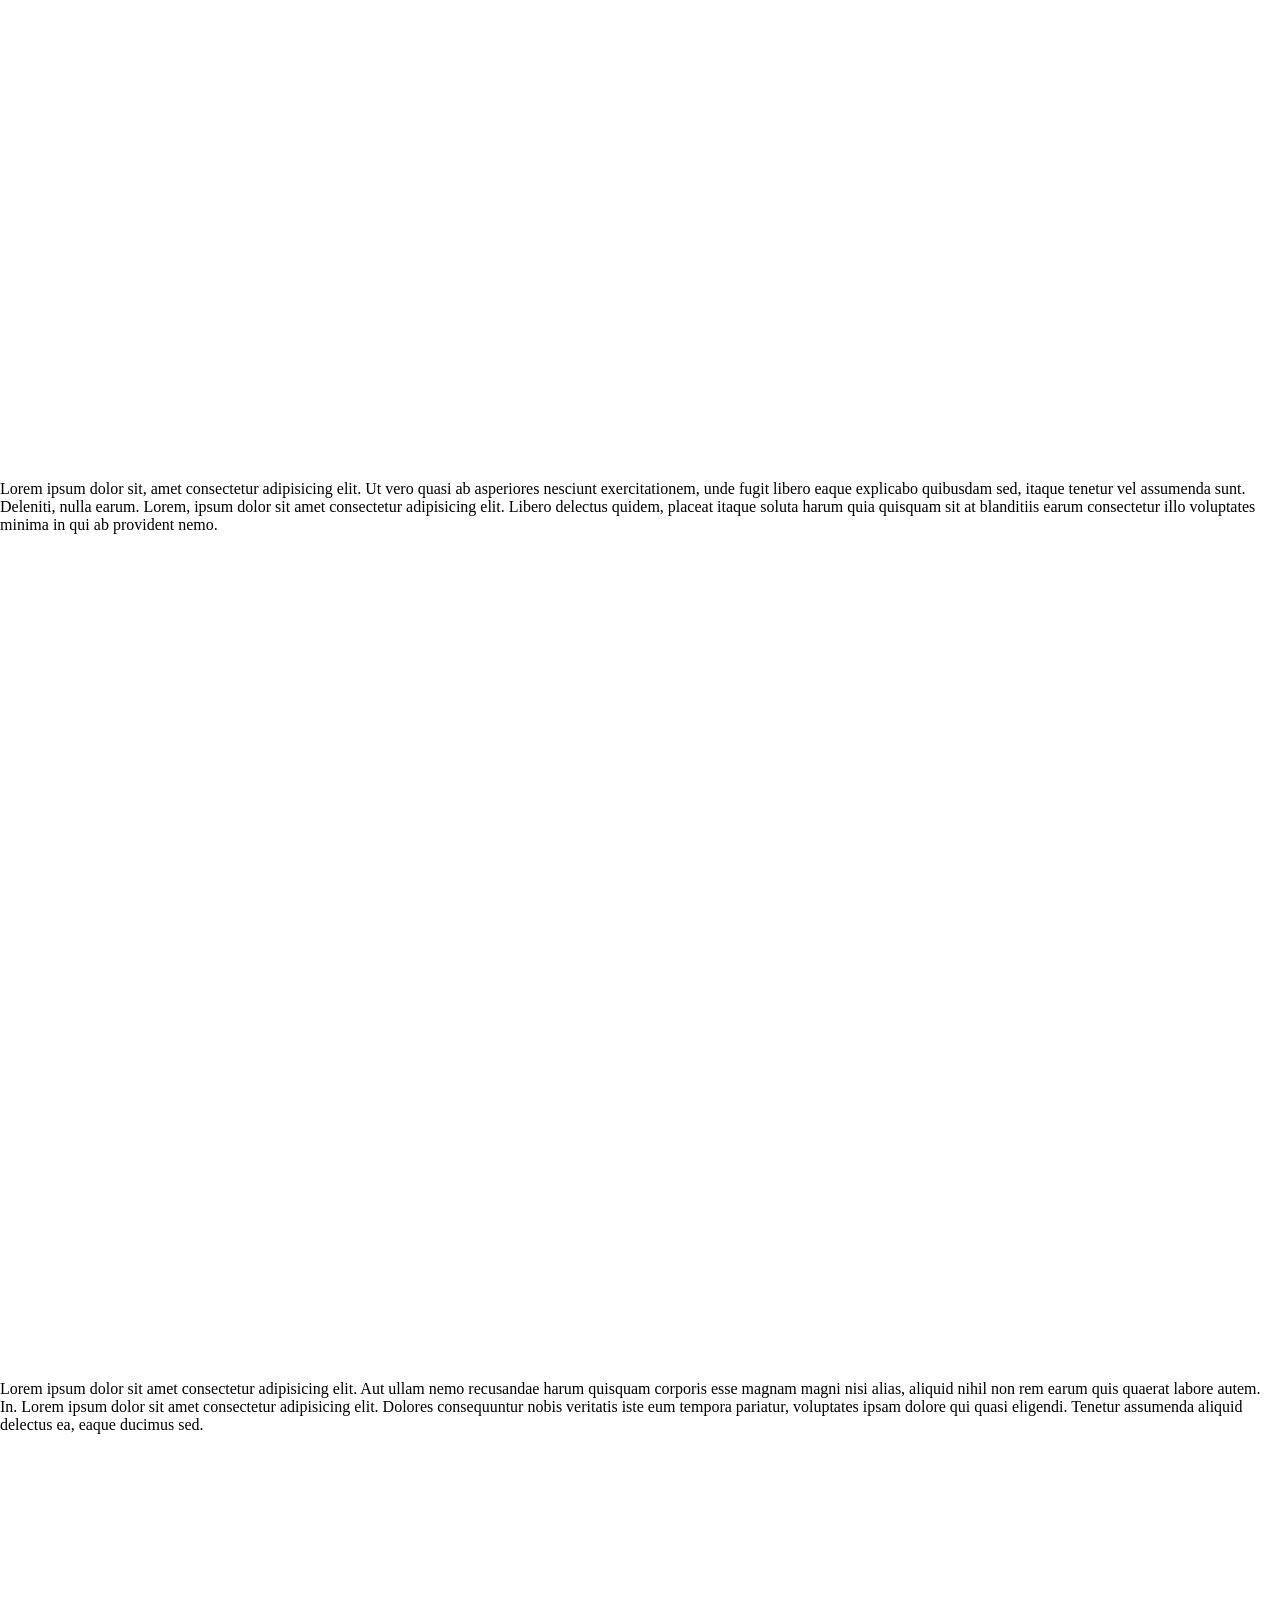
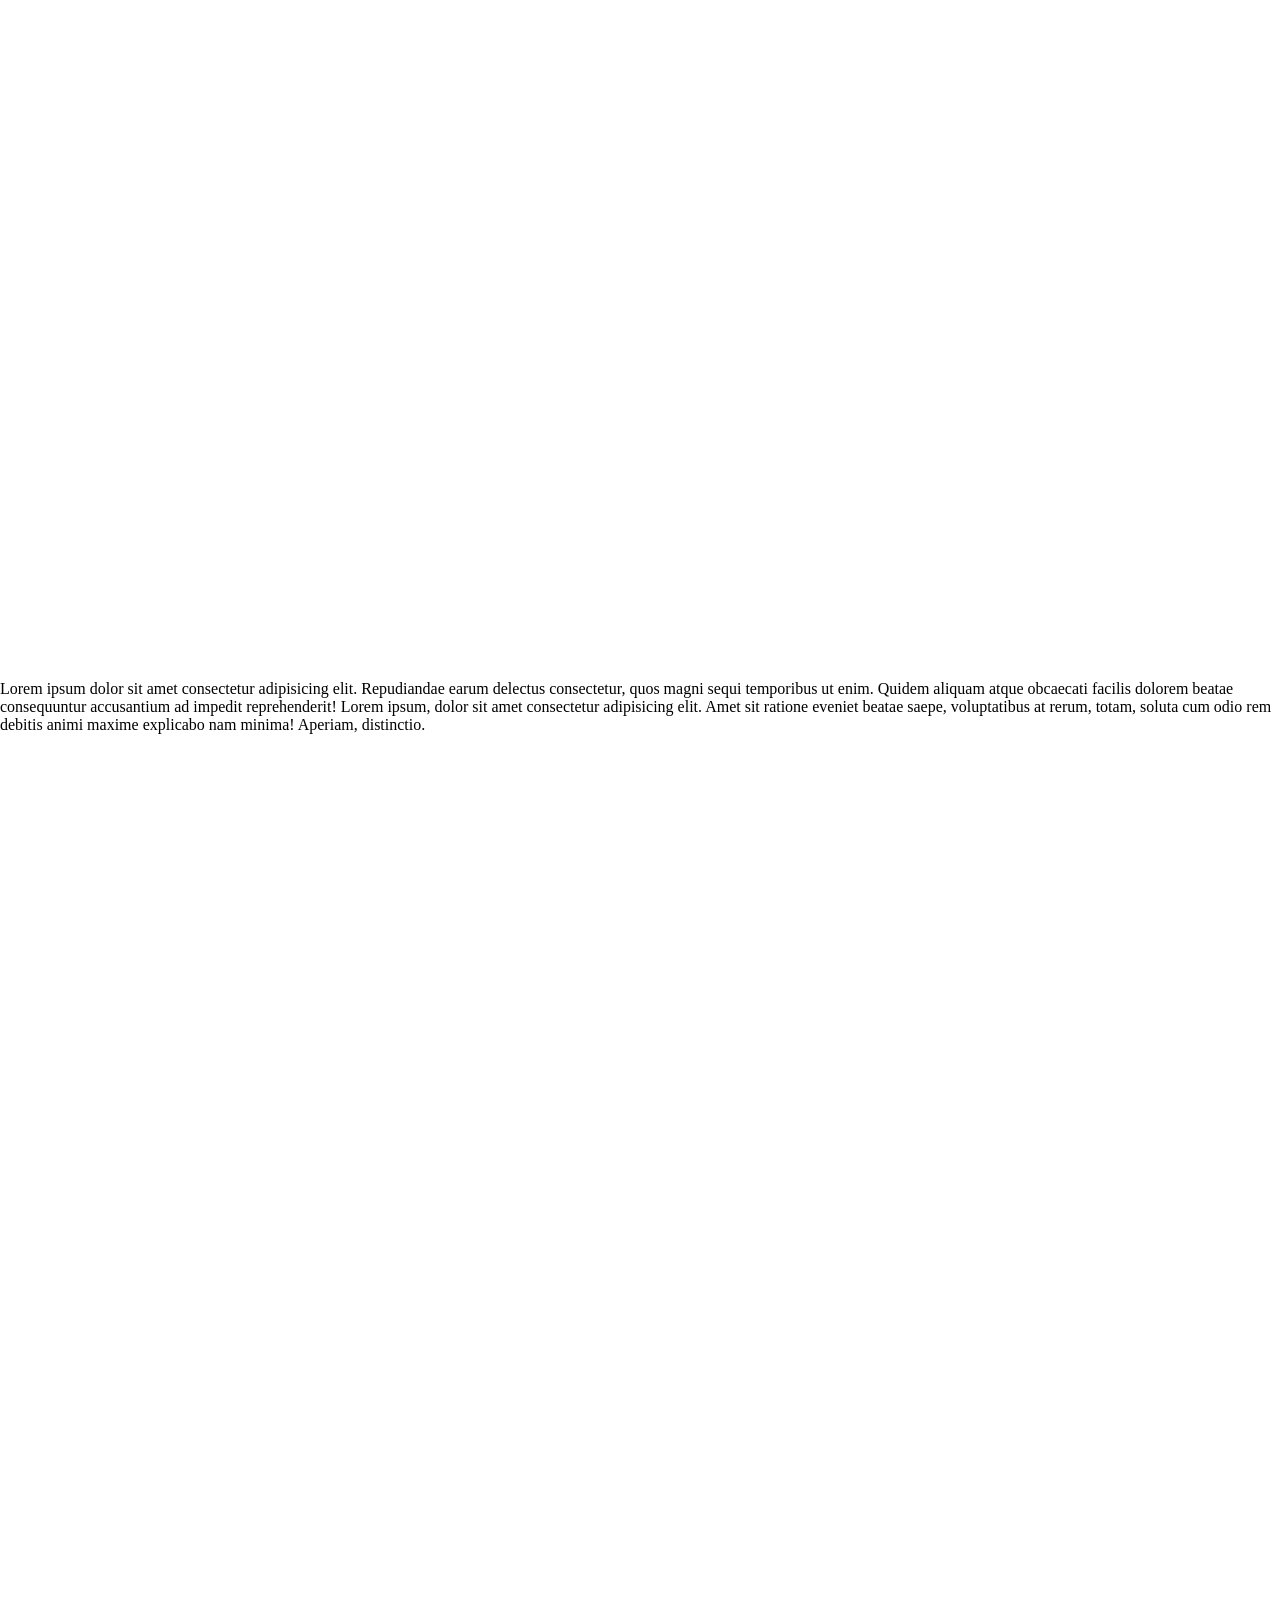
==== commit abb587ce: "ye" ====
--- a/lab 6/index.html
+++ b/lab 6/index.html
@@ -102,7 +102,8 @@
                                 src="https://www.freepnglogos.com/uploads/coca-cola-png-logo/coca-cola-logo-png-image-3.png"
                                 alt="coca-cola-png-logo"></span>
                         <span class="logo"><img width="130" height="auto"
-                                src="https://sonc.org/wp-content/uploads/2024/07/logo-white.png"></span>
+                                src="https://sonc.org/wp-content/uploads/2024/07/logo-white.png"
+                                alt="Cool-shit-logo"></span>
                         <span class="description fontbutton fontgray">+ MANY MORE</span>
                     </h3>
                 </div>
